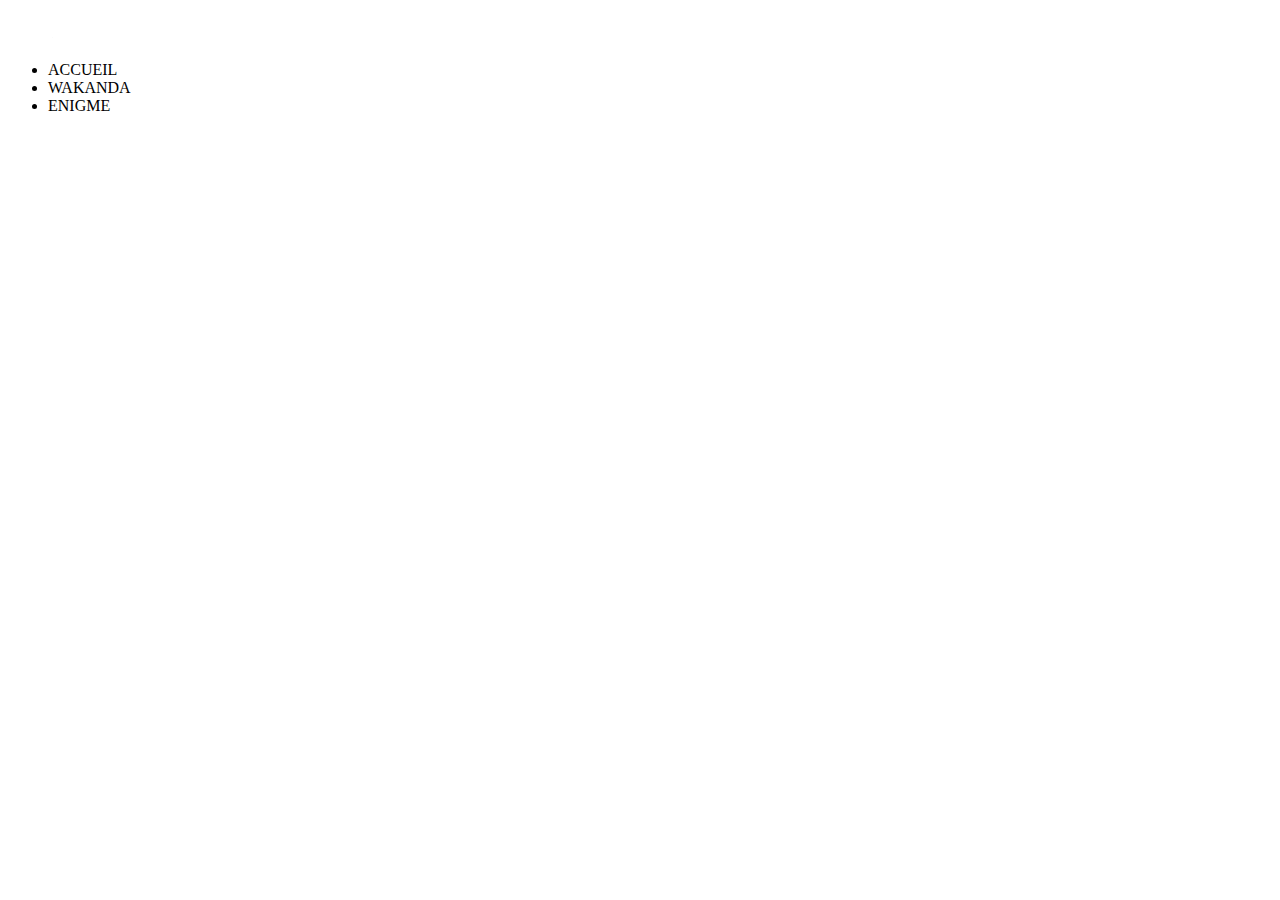
==== enigme.html @ c3c1a32e "structuusration de la page et ajout des assets" ====
<!DOCTYPE html>
<html lang="en">
<head>
    <meta charset="UTF-8">
    <meta name="viewport" content="width=device-width, initial-scale=1.0">
    <title>Document</title>
</head>
<body>
    <header>
        <nav>
            <img src="./assets/Illustrations + Logo/All pages/icon_SAYNA.png" alt="icon_SAYNA">
            <img src="./assets/Illustrations + Logo/All pages/icon_x.png" alt="icon_x">
            <img src="./assets/Illustrations + Logo/All pages/icon_MARVEL.png" alt="icon_MARVEL">
            <ul>
                <li>ACCUEIL</li>
                <li>WAKANDA</li>
                <li>ENIGME</li>
            </ul>
        </nav>
    </header>
    <main>
        <section>
            <div class="container">
            </div>
        </section>
    </main>
    <footer></footer>
</body>
</html>
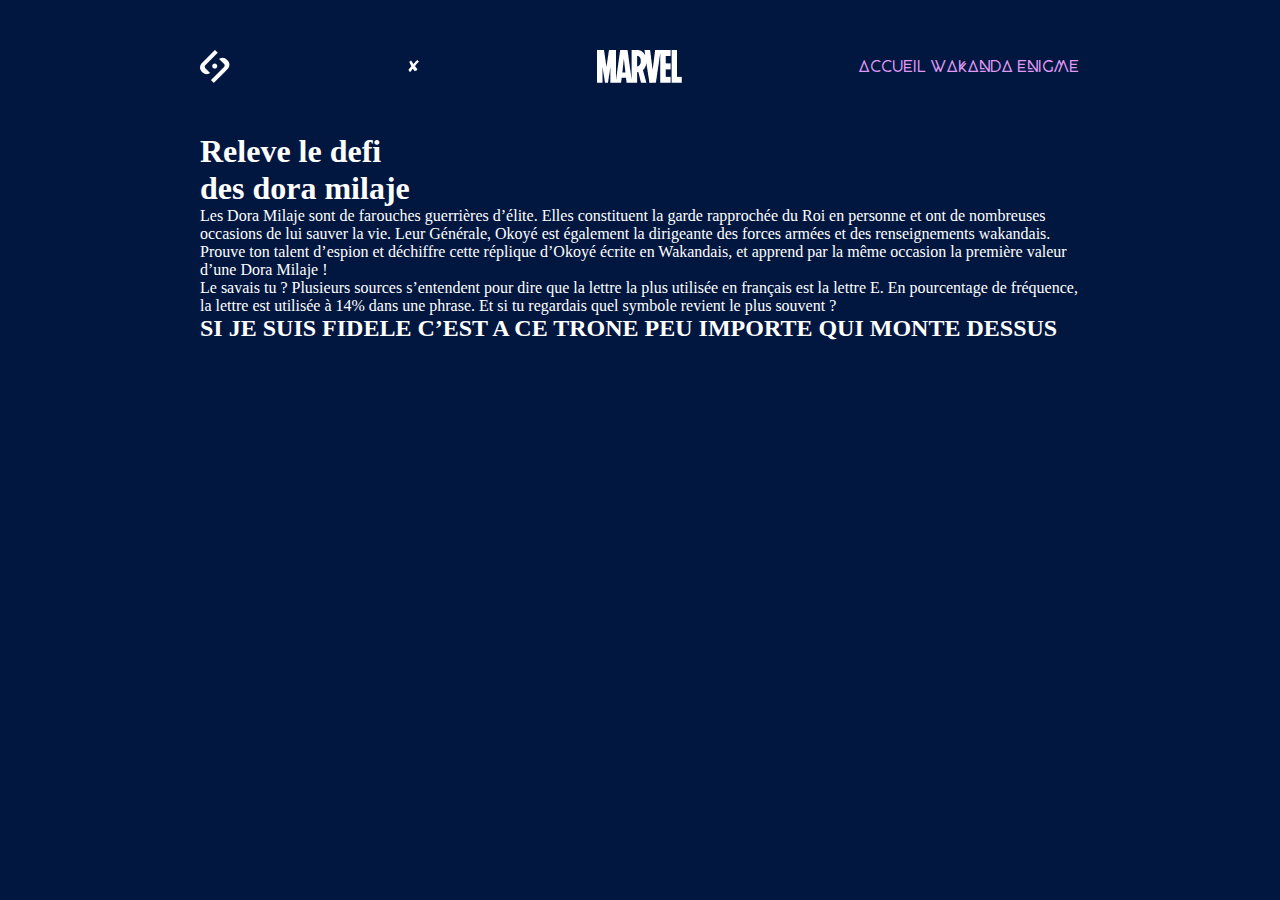
==== commit e5410ca0: "ajustement et ajout du style" ====
--- a/enigme.html
+++ b/enigme.html
@@ -3,7 +3,8 @@
 <head>
     <meta charset="UTF-8">
     <meta name="viewport" content="width=device-width, initial-scale=1.0">
-    <title>Document</title>
+    <link rel="stylesheet" href="./assets/css/style.css">
+    <title>Enigme</title>
 </head>
 <body>
     <header>
@@ -21,6 +22,24 @@
     <main>
         <section>
             <div class="container">
+                <h1>Releve le defi</h1>
+                <h1>des dora milaje</h1>
+                <p>Les Dora Milaje sont de farouches guerrières d’élite. Elles constituent la garde
+                    rapprochée du Roi en personne et ont de nombreuses occasions de lui sauver la
+                    vie. Leur Générale, Okoyé est également la dirigeante des forces armées et des
+                    renseignements wakandais.
+                    
+                    Prouve ton talent d’espion et déchiffre cette réplique d’Okoyé écrite en Wakandais,
+                    et apprend par la même occasion la première valeur d’une Dora Milaje !
+                </p>
+                <p>Le savais tu ? 
+                    Plusieurs sources s’entendent pour dire que la lettre la plus utilisée en français est
+                    la lettre E. En pourcentage de fréquence, la lettre est utilisée à 14% dans une
+                    phrase. Et si tu regardais quel symbole revient le plus souvent ? 
+                </p>
+                <h2> SI JE SUIS FIDELE C’EST A CE TRONE
+                    PEU IMPORTE QUI MONTE DESSUS 
+                </h2>
             </div>
         </section>
     </main>
--- a/assets/css/style.css
+++ b/assets/css/style.css
@@ -0,0 +1,206 @@
+
+@font-face {
+    font-family: 'panthera';
+    src: url(../font/panthera.otf);
+}
+@font-face{
+    font-family: 'wakanda forever';
+    src: url(../font/WakandaForever-Regular.ttf);
+}
+@font-face{
+    font-family: 'cantarell';
+    src: url(../font/Cantarell-Regular.otf);
+}
+@font-face{
+    font-family: beyno;
+    src: url(../font/BEYNO/BEYNO.otf);
+}
+:root{
+    --blue-color--: #07338c;
+    --purple-color--: #3d2da6;
+    --blue-night-color--: #021740;
+    --grey-color--: #9E91B7;
+    --pink-color--: #DF99F2;
+}
+
+*{
+    margin: 0px;
+    padding: 0px;
+    box-sizing: border-box;
+}
+body{
+    background-image: url(../Illustrations/Allpages/arrière_plan.png) ;
+    background-repeat: no-repeat;
+    background-position: center;
+    color: white;
+    padding-top: 50px;
+    padding-bottom: 50px;
+    padding-left: 200px;
+    padding-right: 200px;
+    background-color: #021740;
+
+}
+nav {
+    display:flex;
+    align-items: center;
+    justify-content: space-between;
+    padding-bottom: 50px;
+
+}
+nav li{
+    display: inline;
+    font-family: 'beyno';
+    color: #DF99F2;
+}
+nav a {
+    display: inline-block;
+    text-align: center;
+    padding-right: 80px;
+}
+
+.description{
+    font-family: 'cantarell';
+}
+/*design de la partie forever*/
+#forever {
+    display: block;
+    padding-bottom: 50px;
+}
+#forever h1{
+    font-size: 68px;
+    font-family: 'panthera';
+}
+#forever h2{
+    font-family: 'beyno';
+    font-size: 32px;
+    margin-top: 20px;
+}
+#forever .container .part-one{
+    padding-top: 130px;
+}
+#forever .container .part-one p {
+    text-align: left;
+    display: flex;
+    width: 40%;
+    margin-top: 50px;
+    font-family: 'cantarell';
+    font-size: 16px;
+}
+.image-forever{
+    float: right;
+    width: 57%;
+    height: auto;
+    margin-left: 1px;
+}
+/*design de la partie slider-image*/
+.slider {
+    display: flex;
+    width: 100%;
+    margin: 40px;
+    background-size: 50%;
+    margin: 20px;
+    padding-left: 50px;
+}
+.slider-image{
+    width: 100%;
+    height: 100%;
+    background-color: #07338c;
+    margin-left: 50px;
+
+}
+.slider-image-2{
+    padding-top: 50px;
+    width: 100%;
+    height: 100%;
+}
+.slider-content{
+    padding-top: 50px;
+    padding-left: 50px;
+    padding-right: 50px;
+    background-color:#021740;
+    margin-top: 50px;
+    margin-bottom: 50px;
+    width: 40%;
+
+}
+
+.titre{
+    padding-bottom: 25px;
+    padding-top: 25px;
+}
+.description{
+    width: 60%;
+    text-align: justify;
+    font-size: 16px;
+}
+#prince, .titre{
+    font-family: beyno;
+}
+/*design de la partie t'challa*/
+.image-challa{
+
+    position: relative;
+}
+
+/* page wakanda*/
+/*design de la section wakanda forever*/
+#wakanda-forever{
+    background-image: url(../Illustrations/Wakanda/Pantherwakanda1.png);
+    background-repeat: no-repeat;
+    background-size: 100%;
+    background-position: 30% 10px;
+    height: 1000px;
+    width: 110%;
+    margin-left: -100px;
+    padding-left: 100px;
+    margin-bottom: -150px;
+}
+#wakanda-forever .titre{
+    font-family: 'beyno';
+    font-size: 32px;
+}
+#wakanda-forever h2{
+    font-family: 'wakanda forever';
+}
+#wakanda-forever p{
+    width: 30%;
+    text-align: left;
+    margin-top: 50px;
+    font-family: 'cantarell';
+    font-size: 16px;
+}
+#wakanda-forever .container{
+    display: flex;
+    flex-direction: column;
+    padding-top: 300px;
+    padding-left: 150px;
+    margin-top: -100px;
+
+}
+#parents{
+    display: flex;
+    justify-content: space-around;
+    padding-top: 100px;
+    background-image:url(../Illustrations/Wakanda/Pantherwakanda2.png);
+    background-repeat: no-repeat;
+    background-color: #02174039;
+    background-size: contain;
+    margin-top: 50px;
+    
+}
+#child-1{
+    width: 100%;
+    justify-content: space-around;
+    margin-left: 100px;
+}
+#child-2{
+    width: 110%;
+}
+.youtube{
+    background-color: #07338c;
+    width: 60%;
+    padding: 50px;
+    margin-top: 20px;
+    margin-bottom: 20px;
+    color: white;
+}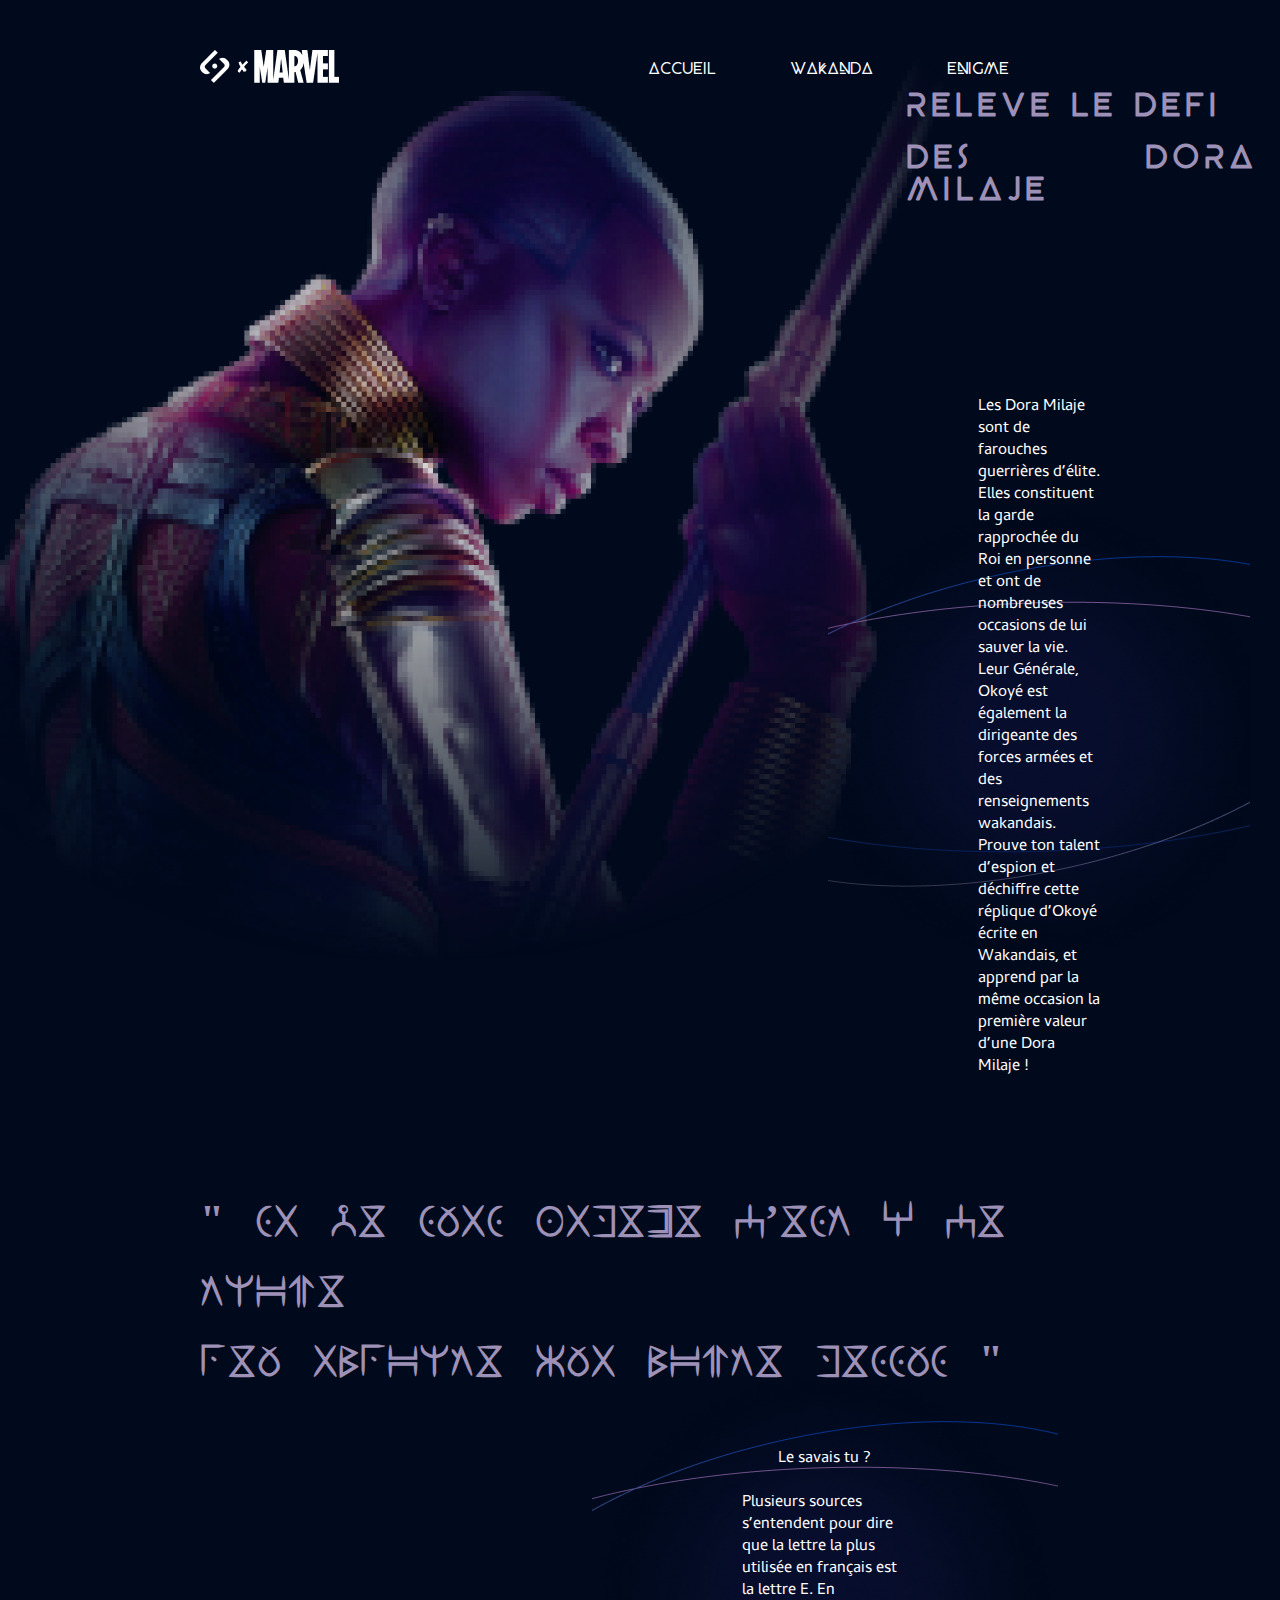
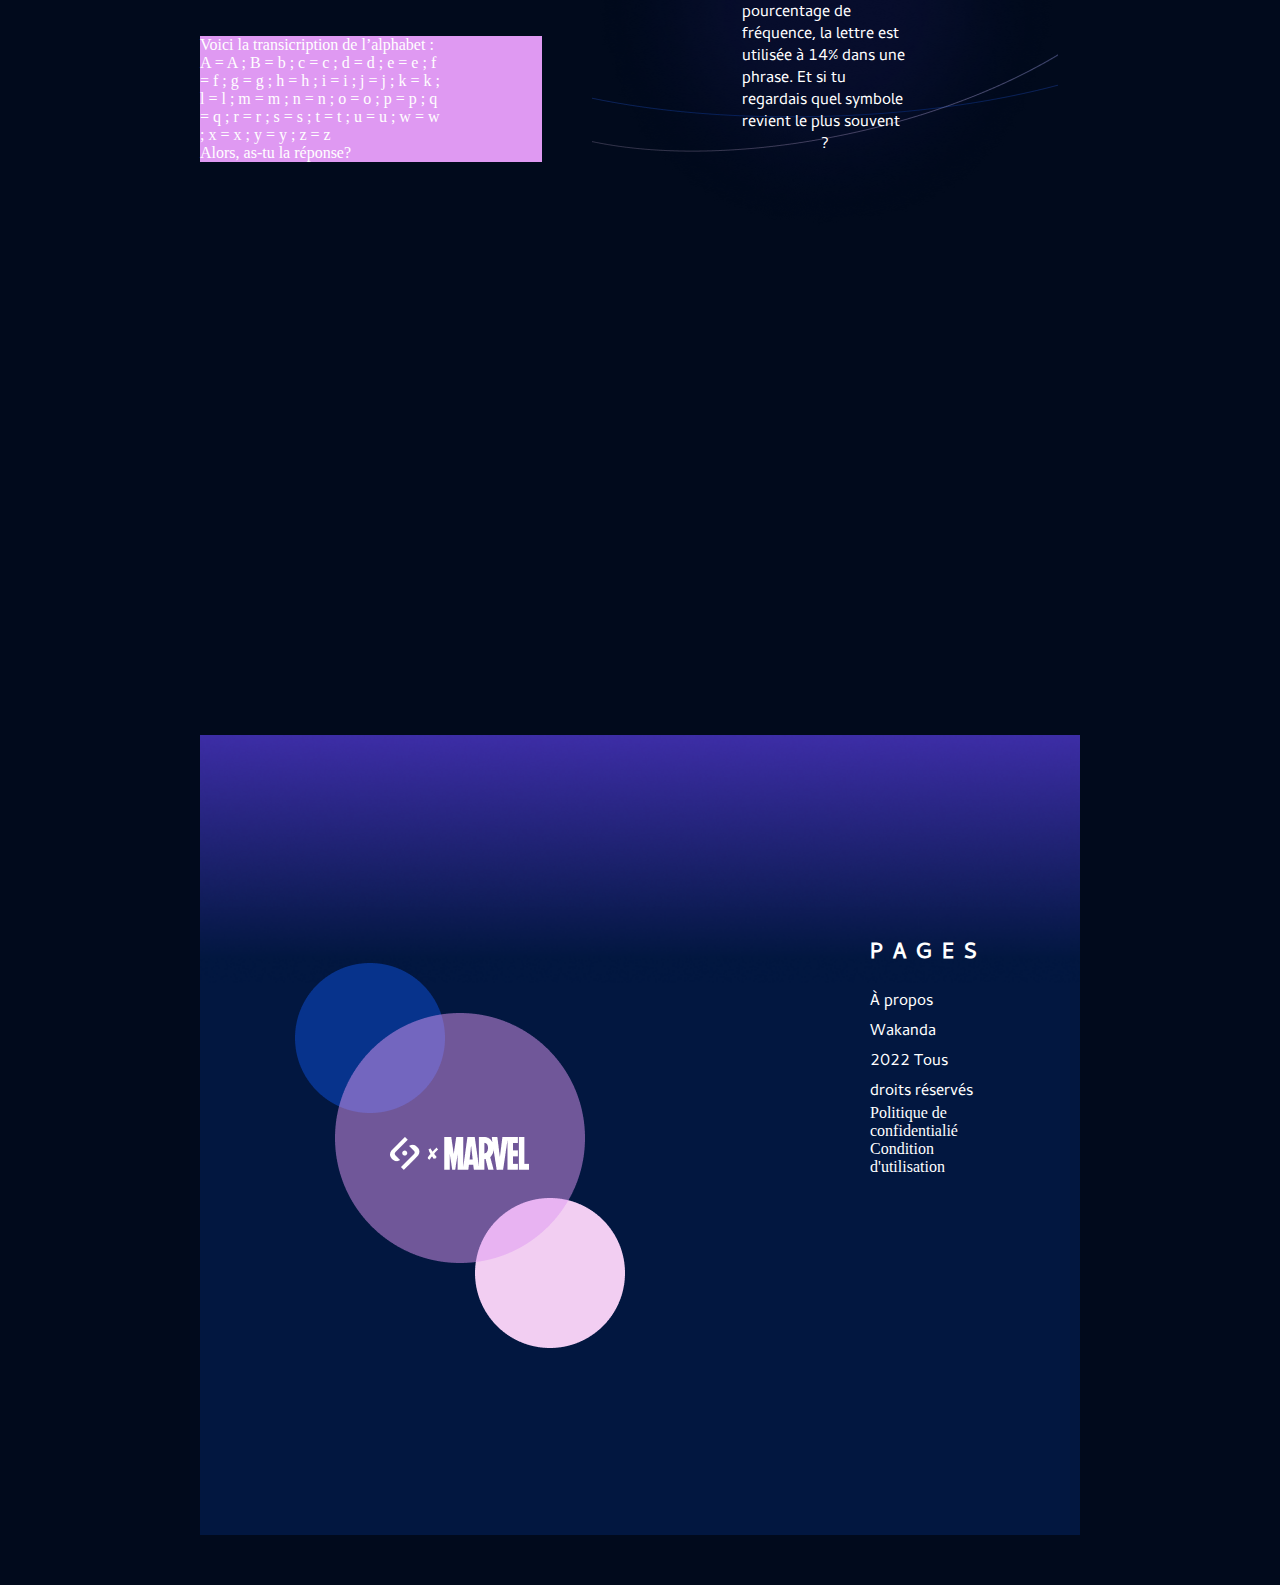
==== commit 01864109: "style css" ====
--- a/enigme.html
+++ b/enigme.html
@@ -8,41 +8,94 @@
 </head>
 <body>
     <header>
-        <nav>
-            <img src="./assets/Illustrations + Logo/All pages/icon_SAYNA.png" alt="icon_SAYNA">
-            <img src="./assets/Illustrations + Logo/All pages/icon_x.png" alt="icon_x">
-            <img src="./assets/Illustrations + Logo/All pages/icon_MARVEL.png" alt="icon_MARVEL">
+        <nav class="container">
+            <a href="#"><img src="./assets/Illustrations/Allpages/footer2.png" alt="icon_SAYNA"></a>
             <ul>
-                <li>ACCUEIL</li>
-                <li>WAKANDA</li>
-                <li>ENIGME</li>
+                <li><a href="#">ACCUEIL</a></li>
+                <li><a href="#">WAKANDA</a></li>
+                <li><a href="#">ENIGME</a></li>
             </ul>
         </nav>
     </header>
     <main>
-        <section>
-            <div class="container">
-                <h1>Releve le defi</h1>
-                <h1>des dora milaje</h1>
-                <p>Les Dora Milaje sont de farouches guerrières d’élite. Elles constituent la garde
-                    rapprochée du Roi en personne et ont de nombreuses occasions de lui sauver la
-                    vie. Leur Générale, Okoyé est également la dirigeante des forces armées et des
-                    renseignements wakandais.
-                    
-                    Prouve ton talent d’espion et déchiffre cette réplique d’Okoyé écrite en Wakandais,
-                    et apprend par la même occasion la première valeur d’une Dora Milaje !
-                </p>
-                <p>Le savais tu ? 
-                    Plusieurs sources s’entendent pour dire que la lettre la plus utilisée en français est
-                    la lettre E. En pourcentage de fréquence, la lettre est utilisée à 14% dans une
-                    phrase. Et si tu regardais quel symbole revient le plus souvent ? 
-                </p>
-                <h2> SI JE SUIS FIDELE C’EST A CE TRONE
-                    PEU IMPORTE QUI MONTE DESSUS 
-                </h2>
+        <section id="defi">
+            <div class="wrapp-box">
+                <div class="enigme-image" >
+                    <img src="./assets/Illustrations/Enigme/Pantherenigme1.png" alt="">
+                </div>
+                <div class="contenu-droite">
+                    <div class="titre">
+                        <h2>RELEVE LE DEFI</h2>
+                        <h2>DES DORA MILAJE </h2>
+                    </div>
+                    <p  class="description-enigme">
+                        Les Dora Milaje sont de farouches guerrières d’élite. Elles constituent la garde
+                        rapprochée du Roi en personne et ont de nombreuses occasions de lui sauver la
+                        vie. Leur Générale, Okoyé est également la dirigeante des forces armées et des
+                        renseignements wakandais. <br>
+                        
+                        Prouve ton talent d’espion et déchiffre cette réplique d’Okoyé écrite en Wakandais,
+                        et apprend par la même occasion la première valeur d’une Dora Milaje !
+                    </p>
+                </div>
             </div>
         </section>
+        <section id="transcription">
+            <h2 class="titre-transcription"> " SI JE SUIS FIDELE C’EST A CE TRONE <br>
+                PEU IMPORTE QUI MONTE DESSUS "
+            </h2>
+
+            <div class="wrapp-box1">
+
+                <div class="contenu-gauche">
+
+                    <p>Voici la transicription de l’alphabet :  <br>
+                        A = A ; B = b ; c = c ; d = d ; e = e ; f = f ; g = g ; h = h ; i = i ; j = j ; 
+    
+    k = k ; l = l ; m = m ; n = n ; o = o ; p = p ; q = q ; r = r ; s = s ; t = t ;
+    
+    u = u ; w = w ; x = x ; y = y ; z = z 
+                    </p>
+                    <div class="reponse">
+                        <p> Alors, as-tu la réponse?</p>
+                    </div>
+                </div>
+                <div class="contenu-droite1">
+                    <p class="description-enigme">Le savais tu ? <br>
+                        <br>
+                        Plusieurs sources s’entendent pour dire que la lettre la plus utilisée en français est
+                        la lettre E. En pourcentage de fréquence, la lettre est utilisée à 14% dans une
+                        phrase. Et si tu regardais quel symbole revient le plus souvent ? 
+                    </p>
+                </div>
+            </div>
+        </section>
+
     </main>
-    <footer></footer>
+    <footer>
+        <div class="container">
+            <div class="sayna-marvel">
+                <img src="./assets/Illustrations/Allpages/footer2.png" alt="">
+            </div>
+            <div class="about">
+                <h3 class="footer-h3">PAGES</h3>
+                <p>À propos</p>
+                <p>Wakanda</p>
+                <p class="droit">2022 Tous droits réservés</p>
+                <ul>
+                    <li>Politique de confidentialié</li>
+                    <li>Condition d'utilisation</li>
+                </ul>
+ 
+            </div>
+            <div class="social-footer">
+                <h3 class="footer-h3">RETROUVEZ NOUS</h3>
+                <img class="social-footer-image" src="./assets/Illustrations/Allpages/footer3.png" alt="">
+                <img class="social-footer-image" src="./assets/Illustrations/Allpages/footer4.png" alt="">
+                <img class="social-footer-image" src="./assets/Illustrations/Allpages/footer5.png" alt="">
+                <img class="social-footer-image" src="./assets/Illustrations/Allpages/footer6.png" alt="">
+            </div>
+        </div>
+    </footer>
 </body>
 </html>--- a/assets/css/style.css
+++ b/assets/css/style.css
@@ -27,39 +27,56 @@
     margin: 0px;
     padding: 0px;
     box-sizing: border-box;
+
 }
 body{
     background-image: url(../Illustrations/Allpages/arrière_plan.png) ;
     background-repeat: no-repeat;
     background-position: center;
+    background-size: cover;
     color: white;
     padding-top: 50px;
     padding-bottom: 50px;
     padding-left: 200px;
     padding-right: 200px;
-    background-color: #021740;
-
-}
-nav {
-    display:flex;
-    align-items: center;
+    box-sizing: border-box;
+    background-color: #010a1c;
+    box-sizing: border-box;
+
+}
+    /*header*/
+    nav {
+        display:flex;
+        align-items: center;
+        justify-content: space-between;
+        padding-bottom: 50px;
+        color: #c6adad;
+    
+    }
+
+nav li {
+    display: inline;
     justify-content: space-between;
-    padding-bottom: 50px;
-
-}
-nav li{
-    display: inline;
+}
+nav li a{
+    color: #ffffff;
+    text-decoration: none;
     font-family: 'beyno';
-    color: #DF99F2;
-}
-nav a {
-    display: inline-block;
-    text-align: center;
-    padding-right: 80px;
+    padding-right: 70px;
+    
+}
+ul {
+    list-style-type: none;
+}
+
+nav :hover{
+    color: var(--pink-color--);
+    text-decoration: underline;
 }
 
 .description{
     font-family: 'cantarell';
+    color: aqua;
 }
 /*design de la partie forever*/
 #forever {
@@ -69,11 +86,13 @@
 #forever h1{
     font-size: 68px;
     font-family: 'panthera';
-}
-#forever h2{
+    color: #9E91B7;
+}
+#forever h2, #defi h2{
     font-family: 'beyno';
     font-size: 32px;
     margin-top: 20px;
+    color: #9E91B7;
 }
 #forever .container .part-one{
     padding-top: 130px;
@@ -81,9 +100,10 @@
 #forever .container .part-one p {
     text-align: left;
     display: flex;
-    width: 40%;
+    width: 30%;
     margin-top: 50px;
     font-family: 'cantarell';
+    font-style: 'regular';
     font-size: 16px;
 }
 .image-forever{
@@ -97,7 +117,7 @@
     display: flex;
     width: 100%;
     margin: 40px;
-    background-size: 50%;
+    background-size: 100%;
     margin: 20px;
     padding-left: 50px;
 }
@@ -114,32 +134,233 @@
     height: 100%;
 }
 .slider-content{
-    padding-top: 50px;
     padding-left: 50px;
     padding-right: 50px;
     background-color:#021740;
     margin-top: 50px;
     margin-bottom: 50px;
-    width: 40%;
+    width: 100%;
+    font-family: 'cantarell';
+    font-size: 16px;
+    text-align: justify;
+
 
 }
 
 .titre{
-    padding-bottom: 25px;
-    padding-top: 25px;
+    padding-bottom: 35px;
+    padding-top: 35px;
+    color: #9E91B7;
+    
 }
 .description{
-    width: 60%;
+    width: 55%;
     text-align: justify;
-    font-size: 16px;
+    font-size: 14px;
+    color:  #ffffff;
 }
 #prince, .titre{
     font-family: beyno;
 }
-/*design de la partie t'challa*/
-.image-challa{
-
+/*design de la partie t'challa droite*/
+.challa-card{
+
+    position: absolute;
+    right: 200px;
+    text-align: justify;
+    top: 1450px;
+}
+
+
+
+
+
+
+.challa-card .btn input{
+    text-decoration: none;
+
+}
+.challa-card ul li{
+    text-decoration: none;
+}
+.challa-card .challa-image{
+    position: absolute;
+    left: 40px;
+
+
+}
+.challa-description{
+    background-color: white;
+    padding-top: 600px;
+    margin-top: 250px;
+    border-radius: 8px;
+    color: black;
+    width: 480px;
+    
+}
+
+
+.challa-description .challa-titre{
+    padding-left: 200px;
+    padding-right: 200px;
+    margin-top: -280px;
+    margin-bottom: 20px;
+    font-family: 'cantarell';
+    font-size: 32px;
+    font-weight: 32px;
+}
+
+.btn-group{
+    margin-left: 50px;
+    margin-right: 50px;
+}
+.btn{
+    text-decoration: none;
+}
+.challa-description .btn{
+    padding: 8px;
+    margin-left: 15px;
+    margin-bottom: 50px;
+    border: #021740 1px solid;
+    border-radius: 5px;
+    list-style: none;
+    background-color: #3d2da6;
+    font-family:'cantarell';
+    font-size: 16px;
+    color: #9E91B7;
+    width: 100%;
+}
+.challa-description .biographie{
+    margin-left: 50px;
+    margin-top: 25px;
+    font-family: 'cantarell';
+    font-size: 14px;
+    padding-bottom: 10px;
+    line-height: 25px;
+
+}
+.challa-description .biographie ul li{
+    list-style: none;
+    text-align: justify;
+}
+/*image sur le coté droite*/
+.image-right{
+    position: absolute;
+    right: 200px;
+    top: 2350px;
+}
+
+/*design de la partie contact*/
+#contact{
+    width: 100%;
+    height: 100%;
+    background-image:url(../Illustrations/Accueil/Pantherhome7.png);
+    background-position: center;
+    margin-bottom: 100px;
+    padding-bottom: 500px;
+}
+
+#contact .wrap{
+    width: 1000px;
+    background-color: rgba(255, 255, 255, 0.268);
+    background-repeat: no-repeat;
+    display: flex;
+    justify-content:center;
+    height: 700px;
+    padding-top: 150px;
+    font-size: 36px;
     position: relative;
+    right: -350px;
+    top: 230px;
+    border-radius: 200px;
+}
+
+
+#contact h2{
+    margin-bottom: 60px;
+    font-size: 36px;
+    font-family: 'cantarell';
+}
+
+#contact h2{
+    color: var(--blue-night-color--);
+    position: absolute;
+    right: 350px;
+    top: 80px;
+}
+#contact p{
+    font-family: 'cantarell';
+    color: var(--blue-night-color--);
+    position: absolute;
+    right: 350px;
+    top: 50px;
+    font-size: 14px;
+}
+
+#contact .input-box{
+    font-family: 'panthera';
+    margin-top: 20px;
+    width: 100%;
+    height: 50px;
+}
+#contact .input-box input{
+    width: 520px;
+    height: 56px;
+    border: none;
+    border:   var(--blue-night-color--) 1px solid;
+    border-radius: 30px;
+    background-color: transparent;
+    padding-left: 10px;
+    font-size: 16px;
+    color: white;
+}
+
+#contact .textarea input{
+    width: 520px;
+    height: 190px;
+    border: none;
+    border:   var(--blue-night-color--) 1px solid;
+    border-radius: 30px;
+    background-color: transparent;
+    padding-left: 10px;
+    font-size: 16px;
+    color: white
+}
+
+#contact .textarea{
+    font-family: 'cantarell';
+    margin-top: 40px;
+    width: 100%;
+    height: 150px;
+    
+}
+
+#contact .input-box input::placeholder {
+    color: var(--blue-night-color--);
+}
+#contact .textarea input::placeholder{
+    color: var(--blue-night-color--);
+}
+
+
+#contact .submit-box input{
+    width: 100%;
+    height: 50px;
+    background-color: white;
+    border: none;
+    outline: none;
+    padding-top: 10px;
+    padding-bottom: 10px;
+    padding-left: 25px;
+    padding-right: 25px;    
+    padding-bottom: 10px;
+    padding-left: 25px;
+    padding-right: 25px;
+    margin-top: 70px;
+    border-radius: 40px;
+    cursor: pointer;
+    font-family: 'cantarell';
+
 }
 
 /* page wakanda*/
@@ -197,10 +418,152 @@
     width: 110%;
 }
 .youtube{
-    background-color: #07338c;
+    background-color: #3d2da6;
     width: 60%;
     padding: 50px;
     margin-top: 20px;
     margin-bottom: 20px;
     color: white;
+}
+
+/*design de la section enigme*/
+#defi{
+    margin-bottom: -250px;
+}
+
+#defi .enigme-image{
+    width: 10%;
+    position: relative;
+    right: 600px;
+    top: -350px;
+}
+#defi .wrapp-box{
+    display: flex;
+    justify-content: center;
+    align-items: center;
+    text-align: justify;
+}    
+#defi .wrapp-box .contenu-droite{
+    width: 40%;
+    position: relative;
+    left: 400px;
+    top: -100px;
+}
+.description-enigme{
+    width: 120%;
+    text-align: left;
+    position: relative;
+    right: 80px;
+    top: -100px;
+    font-family: 'cantarell';
+    font-style: 'regular';
+    font-size: 16px;
+    padding: 150px;
+    background-image: url(../Illustrations/Enigme/Pantherenigme2.png);
+    background-repeat: no-repeat;
+    background-position: center;
+
+}
+#defi .titre{
+    text-align: justify;
+    font-size: 36px;
+    font-style: 'regular';
+    margin-bottom: 100px;
+    letter-spacing: 5px;
+
+}
+.titre-transcription{
+    padding-top: 10px;
+    font-family: 'wakanda forever';
+    font-style: 'regular';
+    font-size: 43px;
+    word-spacing: 20px;
+    color: #9E91B7;
+    line-height: 70px;
+}
+
+#transcription .wrapp-box1{
+    display: flex;
+    justify-content: center;
+    align-items: center;
+}
+#transcription .contenu-gauche{
+    margin-right: 50px;
+    padding-right: 100px;
+    background-color: #DF99F2;
+}
+#transcription .contenu-droite1{
+    margin-left: 20px;
+    margin-right: 20px;
+    padding-left: 60px;
+    text-align-last: center;
+    width: 90%;
+}
+#transcription .contenu-gauche .titre-transcription{
+    padding-bottom: 10px;
+    
+}
+/*section  transcription*/
+#transcription {
+    width: 100%;
+    height: 1000px;
+}
+
+/*design de la partie footer*/
+footer{
+    margin-top: 160px;
+    width: 100%;
+    height: 800px;
+    background-image: url(../Illustrations/Allpages/back_footer.png);
+    background-repeat: no-repeat;
+    background-size: cover;
+    background-color: aqua;
+}
+
+footer .social-footer-image{
+    margin: 12px;
+}
+ footer ul li{
+    list-style: none;
+ }
+ footer .footer-h3{
+    font-family: 'cantarell';
+    margin-bottom: 20px;
+    font-size: 22px;
+    letter-spacing: 10px;
+ }
+ footer p{
+    font-family: 'cantarell';
+    line-height: 30px;
+    font-style: regular;
+ }
+ 
+footer .container{
+    display: flex;
+    align-items: center;
+    justify-content: space-between;
+    padding: 50px;
+}
+footer .sayna-marvel{
+    padding-left: 140px;
+    padding-right: 140px;
+    padding-top: 200px;
+    padding-bottom: 200px;
+    background-image: url(../Illustrations/Allpages/footer1.png);
+    background-repeat: no-repeat;
+    background-position: center;
+    position: relative;
+    bottom: -100px;
+}
+footer .about{
+    padding: 150px;
+    margin-left: 50px;
+    margin-right: 50px;
+}
+footer .social-footer{
+    padding-top: 90px;
+    padding-left: 150px;
+    padding-bottom: 150px;
+    position: relative;
+    border-bottom: 500px;
 }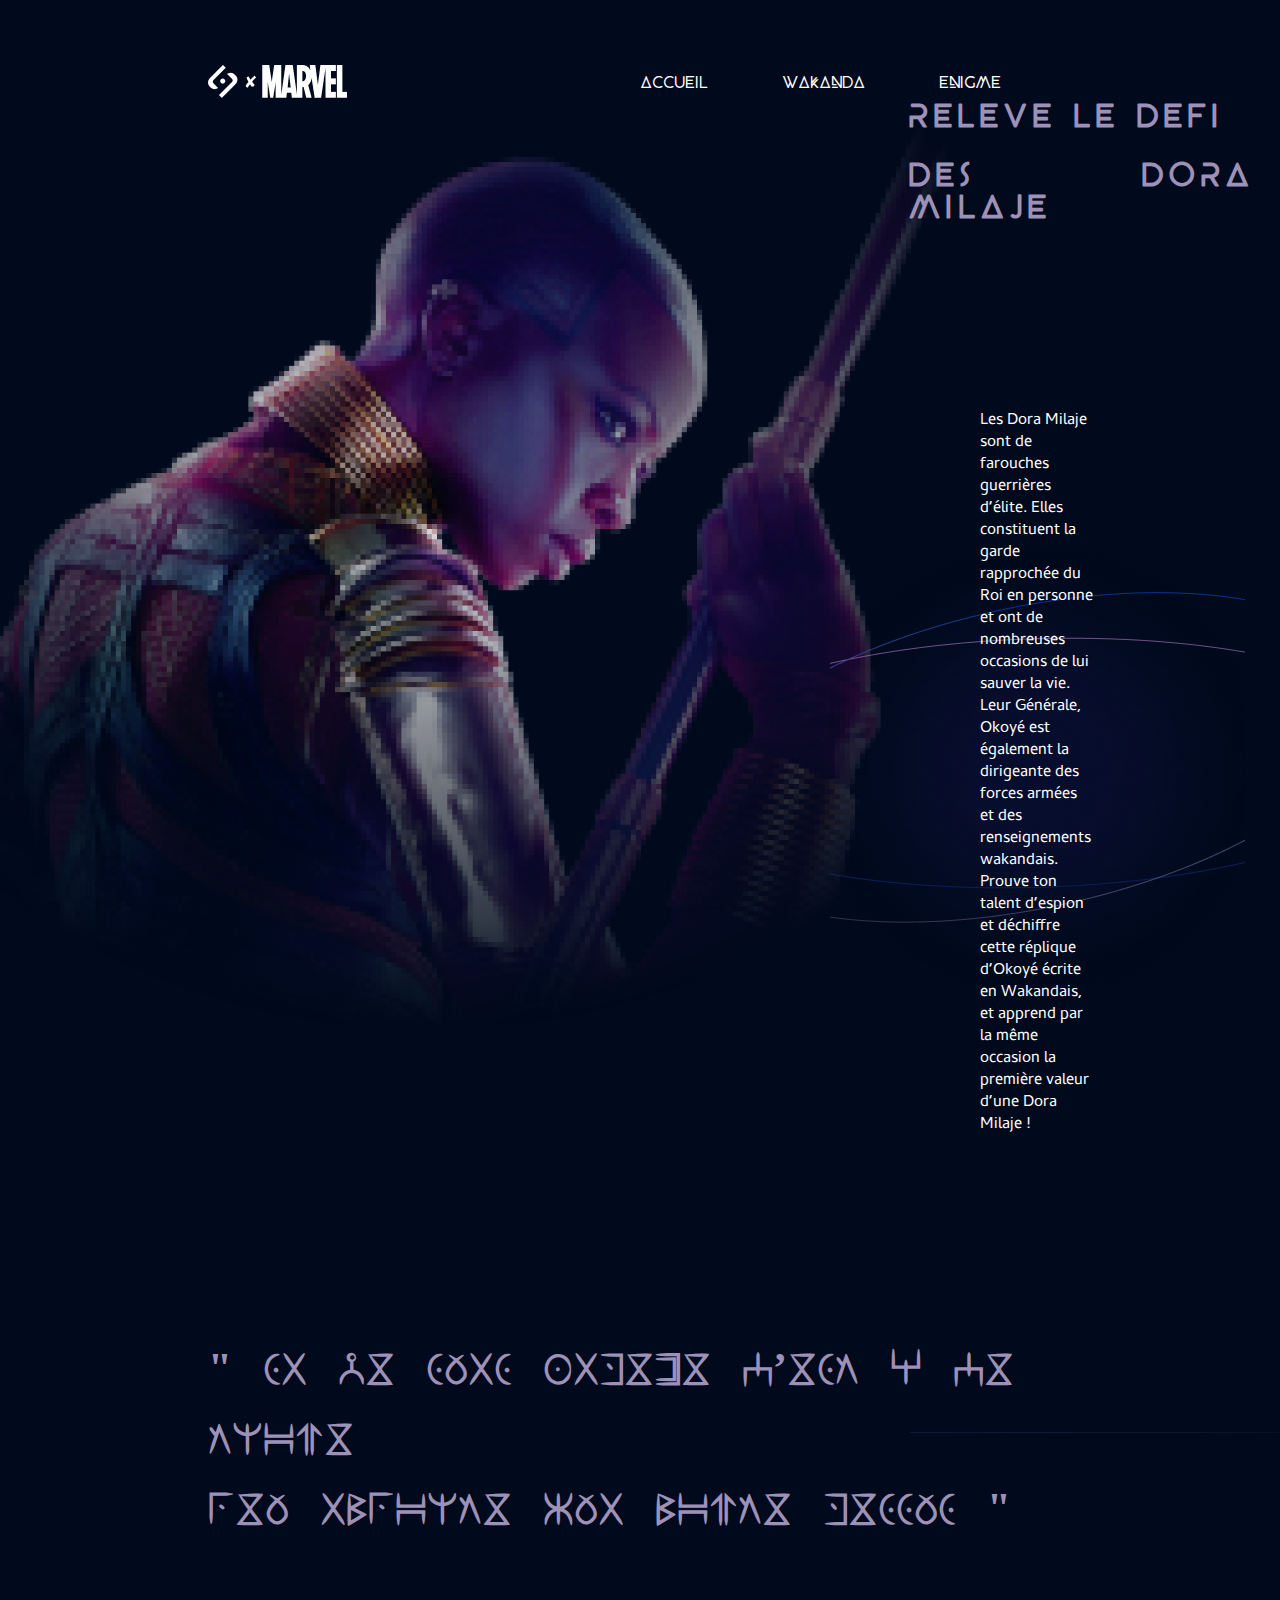
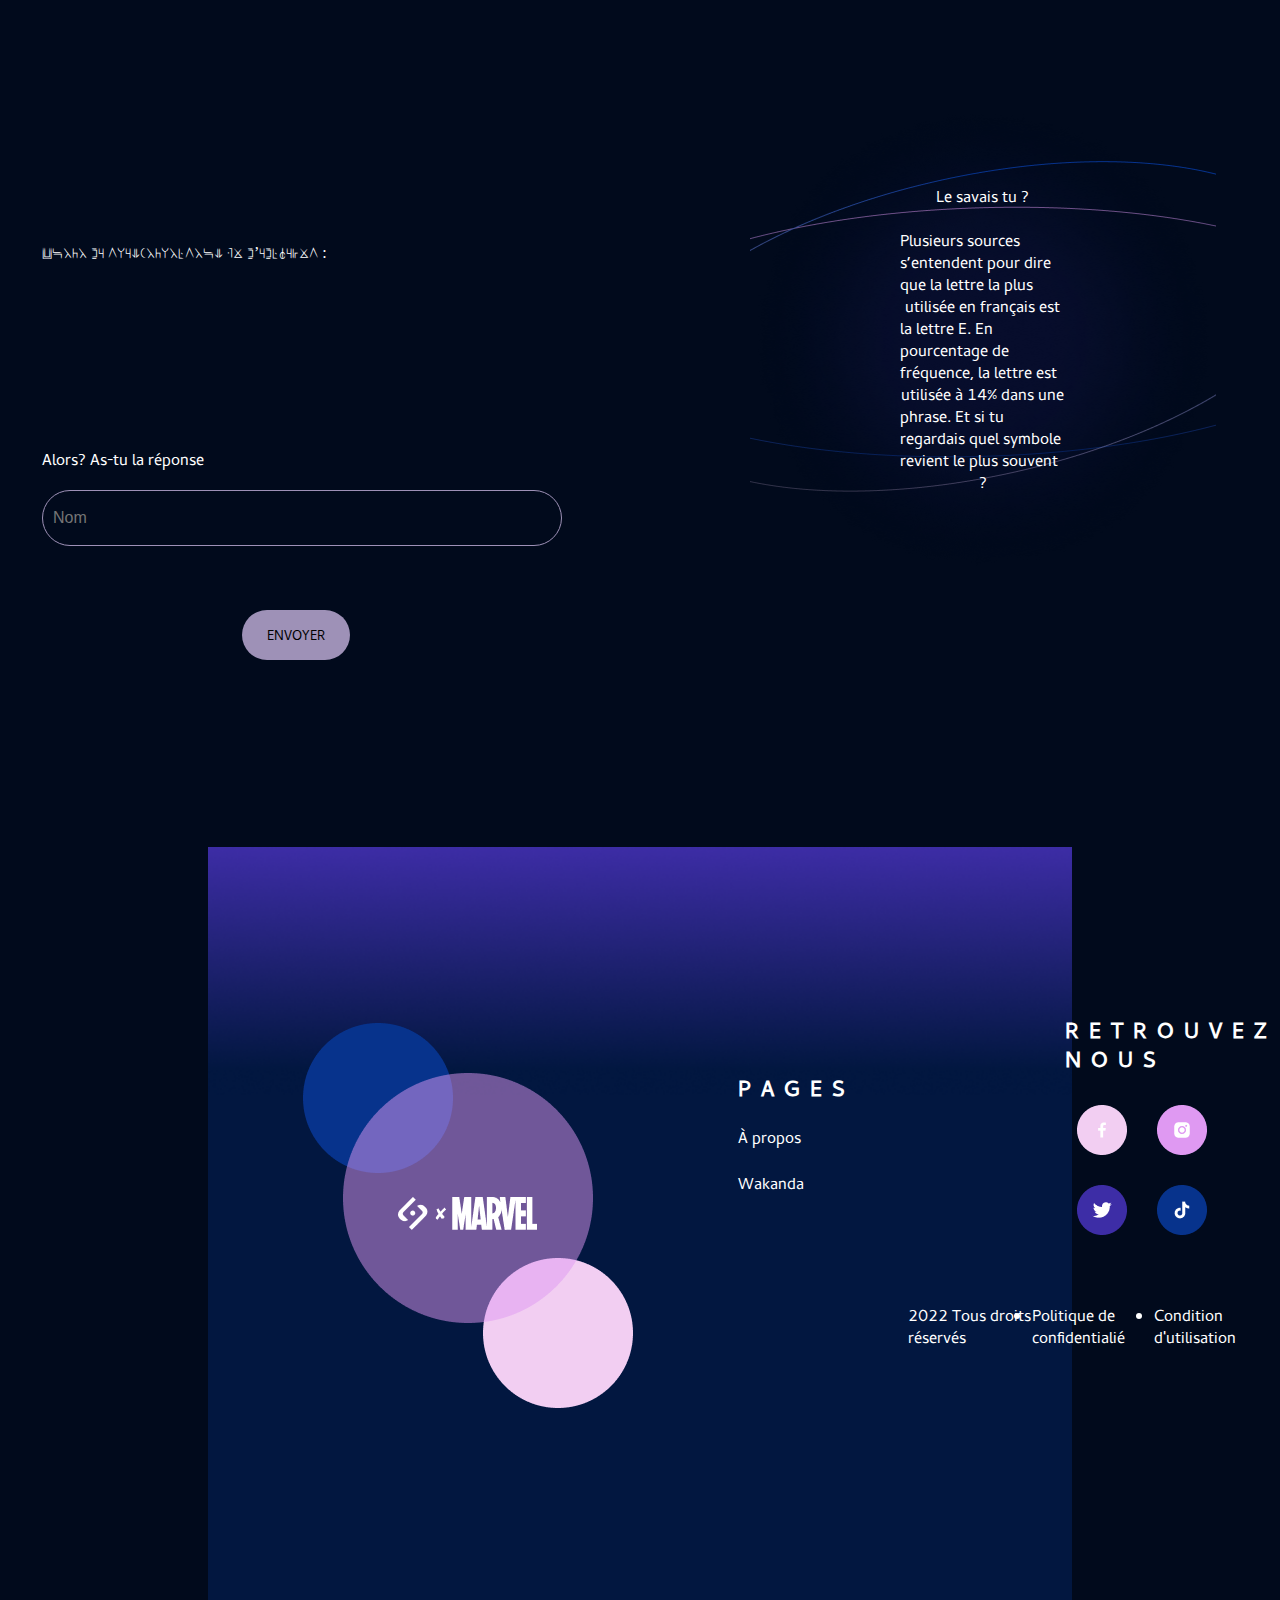
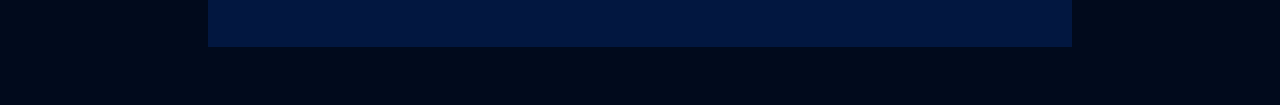
==== commit ac5ef180: "review" ====
--- a/enigme.html
+++ b/enigme.html
@@ -37,6 +37,7 @@
                         Prouve ton talent d’espion et déchiffre cette réplique d’Okoyé écrite en Wakandais,
                         et apprend par la même occasion la première valeur d’une Dora Milaje !
                     </p>
+                    <img width="130%" src="./assets/Illustrations/Enigme/Pantherenigme3.png" alt="">
                 </div>
             </div>
         </section>
@@ -47,24 +48,42 @@
 
             <div class="wrapp-box1">
 
-                <div class="contenu-gauche">
+                <div class="contenu-gauche"`>
 
-                    <p>Voici la transicription de l’alphabet :  <br>
-                        A = A ; B = b ; c = c ; d = d ; e = e ; f = f ; g = g ; h = h ; i = i ; j = j ; 
-    
-    k = k ; l = l ; m = m ; n = n ; o = o ; p = p ; q = q ; r = r ; s = s ; t = t ;
-    
-    u = u ; w = w ; x = x ; y = y ; z = z 
-                    </p>
-                    <div class="reponse">
-                        <p> Alors, as-tu la réponse?</p>
+                    <div class="enigme-transcription">
+                        <p class="p1">Voici la transicription de l’alphabet :  <br></p>
+                        <p class="p2">
+                            <ol>
+                                <ul>
+                                    <li></li>
+                                </ul>
+                            </ol>
+                            <ol>
+                                <ul>
+                                    <li></li>
+                                </ul>
+                            </ol>
+                        </p>
+                    </div>
+                    <div class="enigme-reponse">
+                        <form action="">
+                            <p>Alors? As-tu la réponse</p>
+                            <div class="enigme-input-box">
+                                <label for="name"></label>
+                                <input type="name" placeholder="Nom">
+                            </div>
+                            <div class="enigme-submit-box">
+                                <input type="submit" value="ENVOYER">
+                            </div>
+                        </form>
                     </div>
                 </div>
+
                 <div class="contenu-droite1">
                     <p class="description-enigme">Le savais tu ? <br>
                         <br>
-                        Plusieurs sources s’entendent pour dire que la lettre la plus utilisée en français est
-                        la lettre E. En pourcentage de fréquence, la lettre est utilisée à 14% dans une
+                        Plusieurs sources s’entendent pour dire que la lettre la plus utilisée en français est <br>
+                        la lettre E. En pourcentage de fréquence, la lettre est utilisée à 14% dans une <br>
                         phrase. Et si tu regardais quel symbole revient le plus souvent ? 
                     </p>
                 </div>
@@ -77,16 +96,12 @@
             <div class="sayna-marvel">
                 <img src="./assets/Illustrations/Allpages/footer2.png" alt="">
             </div>
+
             <div class="about">
                 <h3 class="footer-h3">PAGES</h3>
                 <p>À propos</p>
                 <p>Wakanda</p>
-                <p class="droit">2022 Tous droits réservés</p>
-                <ul>
-                    <li>Politique de confidentialié</li>
-                    <li>Condition d'utilisation</li>
-                </ul>
- 
+
             </div>
             <div class="social-footer">
                 <h3 class="footer-h3">RETROUVEZ NOUS</h3>
@@ -95,6 +110,13 @@
                 <img class="social-footer-image" src="./assets/Illustrations/Allpages/footer5.png" alt="">
                 <img class="social-footer-image" src="./assets/Illustrations/Allpages/footer6.png" alt="">
             </div>
+
+
+        </div>
+        <div class="droit">
+            2022 Tous droits réservés  &nbsp;
+            <li>Politique de confidentialié &nbsp;</li> 
+            <li>Condition d'utilisation</li>
         </div>
     </footer>
 </body>
--- a/assets/css/style.css
+++ b/assets/css/style.css
@@ -24,8 +24,8 @@
 }
 
 *{
-    margin: 0px;
-    padding: 0px;
+    margin: 0p;
+    padding: 0p;
     box-sizing: border-box;
 
 }
@@ -44,8 +44,42 @@
     box-sizing: border-box;
 
 }
-    /*header*/
-    nav {
+/*ba sur le coté haut*/
+.left-bar1{
+    position: absolute;
+    width: 1px;
+	height: 31%;
+	top: 0;
+	bottom: 0;
+	left: 102px;
+	border-right: var(--pink-color--) solid 4px;
+    opacity: 100%;
+}
+
+.left-bar2{
+    position: absolute;
+    width: 1px;
+	height: 51%;
+	top: 0;
+	bottom: 0;
+	left: 80px;
+	border-right: var(--pink-color--) solid 4px;
+    opacity: 100%;
+}
+/*partie scrolling*/
+.haut-scroll{
+    display: flex;
+    flex-direction: column;
+    width: 25px;
+    position: absolute;
+    left: 92px;
+    top: 300px;
+}
+.scroll-social{
+    margin-top: 25px;
+}
+/*header*/
+nav {
         display:flex;
         align-items: center;
         justify-content: space-between;
@@ -76,12 +110,15 @@
 
 .description{
     font-family: 'cantarell';
-    color: aqua;
+    color: #ffffff;
+    text-align: justify;
+
 }
 /*design de la partie forever*/
 #forever {
     display: block;
     padding-bottom: 50px;
+    margin-bottom: 180px;
 }
 #forever h1{
     font-size: 68px;
@@ -98,13 +135,14 @@
     padding-top: 130px;
 }
 #forever .container .part-one p {
-    text-align: left;
+    text-align: justify;
     display: flex;
     width: 30%;
     margin-top: 50px;
     font-family: 'cantarell';
     font-style: 'regular';
     font-size: 16px;
+    letter-spacing: 1px;
 }
 .image-forever{
     float: right;
@@ -116,48 +154,49 @@
 .slider {
     display: flex;
     width: 100%;
-    margin: 40px;
-    background-size: 100%;
-    margin: 20px;
-    padding-left: 50px;
-}
-.slider-image{
-    width: 100%;
     height: 100%;
-    background-color: #07338c;
-    margin-left: 50px;
-
-}
+    margin-top: 200px;
+    margin-left: -50px;
+    background-color:var(--blue-night-color--);
+    padding-left: 450px;
+    padding-bottom: -5px;
+    
+
+}
+.expect-slider{
+    position: absolute;
+    top: 865px;
+}
+
+
 .slider-image-2{
-    padding-top: 50px;
+    padding-top: 0px;
     width: 100%;
     height: 100%;
 }
+
 .slider-content{
-    padding-left: 50px;
-    padding-right: 50px;
-    background-color:#021740;
-    margin-top: 50px;
-    margin-bottom: 50px;
-    width: 100%;
-    font-family: 'cantarell';
-    font-size: 16px;
+    padding: 20px;
+    font-family: 'cantarell';
+    justify-content: center;
     text-align: justify;
-
-
-}
+}
+
+
+
 
 .titre{
-    padding-bottom: 35px;
-    padding-top: 35px;
+    padding-bottom: 25px;
+    padding-top: 25px;
     color: #9E91B7;
     
 }
-.description{
+.description-index{
     width: 55%;
     text-align: justify;
-    font-size: 14px;
+    font-size: 16px;
     color:  #ffffff;
+    font-family: 'cantarell';
 }
 #prince, .titre{
     font-family: beyno;
@@ -192,10 +231,12 @@
 .challa-description{
     background-color: white;
     padding-top: 600px;
+    padding-bottom: 50px;
     margin-top: 250px;
     border-radius: 8px;
     color: black;
     width: 480px;
+    justify-content: center;
     
 }
 
@@ -231,23 +272,24 @@
     width: 100%;
 }
 .challa-description .biographie{
-    margin-left: 50px;
+    margin-left: 25px;
     margin-top: 25px;
     font-family: 'cantarell';
     font-size: 14px;
-    padding-bottom: 10px;
+    padding-bottom: 30px;
     line-height: 25px;
+    justify-content: center;
+    text-align: justify;
 
 }
 .challa-description .biographie ul li{
     list-style: none;
-    text-align: justify;
 }
 /*image sur le coté droite*/
 .image-right{
     position: absolute;
     right: 200px;
-    top: 2350px;
+    top: 2580px;
 }
 
 /*design de la partie contact*/
@@ -262,7 +304,7 @@
 
 #contact .wrap{
     width: 1000px;
-    background-color: rgba(255, 255, 255, 0.268);
+    background-color:  rgba(255, 255, 255, 0.268);
     background-repeat: no-repeat;
     display: flex;
     justify-content:center;
@@ -273,6 +315,7 @@
     right: -350px;
     top: 230px;
     border-radius: 200px;
+    margin-top: 50px;
 }
 
 
@@ -312,7 +355,7 @@
     background-color: transparent;
     padding-left: 10px;
     font-size: 16px;
-    color: white;
+    color:  white;
 }
 
 #contact .textarea input{
@@ -324,7 +367,7 @@
     background-color: transparent;
     padding-left: 10px;
     font-size: 16px;
-    color: white
+    color: white;
 }
 
 #contact .textarea{
@@ -341,12 +384,16 @@
 #contact .textarea input::placeholder{
     color: var(--blue-night-color--);
 }
-
+#contact .submit-box{
+    padding-left: 180px;
+    padding-right: 180px;
+    padding-bottom: 180px;
+}
 
 #contact .submit-box input{
     width: 100%;
     height: 50px;
-    background-color: white;
+    background-color: #ffffff;
     border: none;
     outline: none;
     padding-top: 10px;
@@ -362,6 +409,52 @@
     font-family: 'cantarell';
 
 }
+/*contact enigme*/
+.enigme-reponse {
+    padding-top: 100px;
+    font-family: 'cantarell';
+    font-style: 'regular';
+}
+.enigme-reponse .enigme-input-box{
+    font-family: 'panthera';
+    margin-top: 20px;
+    width: 100%;
+    height: 50px;
+}
+.enigme-reponse .enigme-input-box input{
+    width: 520px;
+    height: 56px;
+    border: none;
+    border:   var(--grey-color--) 1px solid;
+    border-radius: 30px;
+    background-color: transparent;
+    padding-left: 10px;
+    font-size: 16px;
+    color:  white;
+}
+.enigme-submit-box{
+    padding-left: 200px;
+    padding-right: 300px;
+    padding-bottom: 180px;
+}
+.enigme-reponse .enigme-submit-box input{
+    width: 100%;
+    height: 50px;
+    background-color: var(--grey-color--);
+    border: none;
+    outline: none;
+    padding-top: 10px;
+    padding-bottom: 10px;
+    padding-left: 25px;
+    padding-right: 25px;    
+    padding-bottom: 10px;
+    padding-left: 25px;
+    padding-right: 25px;
+    margin-top: 70px;
+    border-radius: 40px;
+    cursor: pointer;
+    font-family: 'cantarell';
+}
 
 /* page wakanda*/
 /*design de la section wakanda forever*/
@@ -406,24 +499,34 @@
     background-repeat: no-repeat;
     background-color: #02174039;
     background-size: contain;
-    margin-top: 50px;
+    margin-top: 10px;
+    margin-right: 100px;
     
 }
 #child-1{
-    width: 100%;
-    justify-content: space-around;
-    margin-left: 100px;
+    justify-content: space-between;
+    margin-left: 10px;
+    margin-right: 10px;
 }
 #child-2{
-    width: 110%;
+    justify-content: center;
+    margin-left: 200px;
+}
+.description{
+    width: 100%;
 }
 .youtube{
     background-color: #3d2da6;
-    width: 60%;
-    padding: 50px;
-    margin-top: 20px;
-    margin-bottom: 20px;
+    width: 100%;
+    height: 280px;
+    padding-top: 50px;
+    padding-left: 80px;
+    padding-top: 70px;
+    margin-top: 100px;
+    margin-bottom: 50px;
     color: white;
+    font-family: 'cantarell';
+    font-style: regular;
 }
 
 /*design de la section enigme*/
@@ -454,7 +557,7 @@
     text-align: left;
     position: relative;
     right: 80px;
-    top: -100px;
+    top: -120px;
     font-family: 'cantarell';
     font-style: 'regular';
     font-size: 16px;
@@ -470,16 +573,23 @@
     font-style: 'regular';
     margin-bottom: 100px;
     letter-spacing: 5px;
-
-}
-.titre-transcription{
+}
+/*section  transcription*/
+#transcription {
+    width: 100%;
+    height: 1000px;
     padding-top: 10px;
+}
+    
+#transcription .titre-transcription{
+    padding-bottom: 100px;
     font-family: 'wakanda forever';
     font-style: 'regular';
     font-size: 43px;
     word-spacing: 20px;
     color: #9E91B7;
     line-height: 70px;
+    
 }
 
 #transcription .wrapp-box1{
@@ -489,8 +599,18 @@
 }
 #transcription .contenu-gauche{
     margin-right: 50px;
-    padding-right: 100px;
-    background-color: #DF99F2;
+    padding-right: 50px;
+}
+#transcription .contenu-gauche .enigme-transcription{
+    padding-top: 50px;
+    padding-right: 50px;
+    padding-bottom: 50px;
+    font-family: 'cantarell';
+}
+#transcription .contenu-gauche .enigme-transcription .p1{
+    font-family: 'wakanda forever';
+    padding-top: 100px;
+    margin-bottom: 20px;
 }
 #transcription .contenu-droite1{
     margin-left: 20px;
@@ -503,11 +623,7 @@
     padding-bottom: 10px;
     
 }
-/*section  transcription*/
-#transcription {
-    width: 100%;
-    height: 1000px;
-}
+
 
 /*design de la partie footer*/
 footer{
@@ -517,7 +633,6 @@
     background-image: url(../Illustrations/Allpages/back_footer.png);
     background-repeat: no-repeat;
     background-size: cover;
-    background-color: aqua;
 }
 
 footer .social-footer-image{
@@ -531,6 +646,8 @@
     margin-bottom: 20px;
     font-size: 22px;
     letter-spacing: 10px;
+    font-size: 22px;
+    letter-spacing: 28%;
  }
  footer p{
     font-family: 'cantarell';
@@ -541,7 +658,7 @@
 footer .container{
     display: flex;
     align-items: center;
-    justify-content: space-between;
+    justify-content: space-evenly;
     padding: 50px;
 }
 footer .sayna-marvel{
@@ -556,14 +673,32 @@
     bottom: -100px;
 }
 footer .about{
-    padding: 150px;
-    margin-left: 50px;
-    margin-right: 50px;
-}
+    padding-top: 60px;
+    margin-right: 100px;
+    height: 250px;
+    padding-left: 60px;
+}
+
 footer .social-footer{
-    padding-top: 90px;
-    padding-left: 150px;
-    padding-bottom: 150px;
+    margin-left: 100px;
+    padding-top: 25px;
+    padding-left: 10px;
+    padding-right: 10px;
+    padding-bottom: 10px;
     position: relative;
     border-bottom: 500px;
-}+    font-size: 22px;
+    letter-spacing: 28%;
+    justify-content: space-evenly;
+}
+
+footer .droit{
+    display: flex;
+    position: relative;
+    width: 100%;
+    justify-content: space-around;
+    bottom: 80px;
+    width: 40%;
+    font-family: 'cantarell';
+    left: 700px;
+}
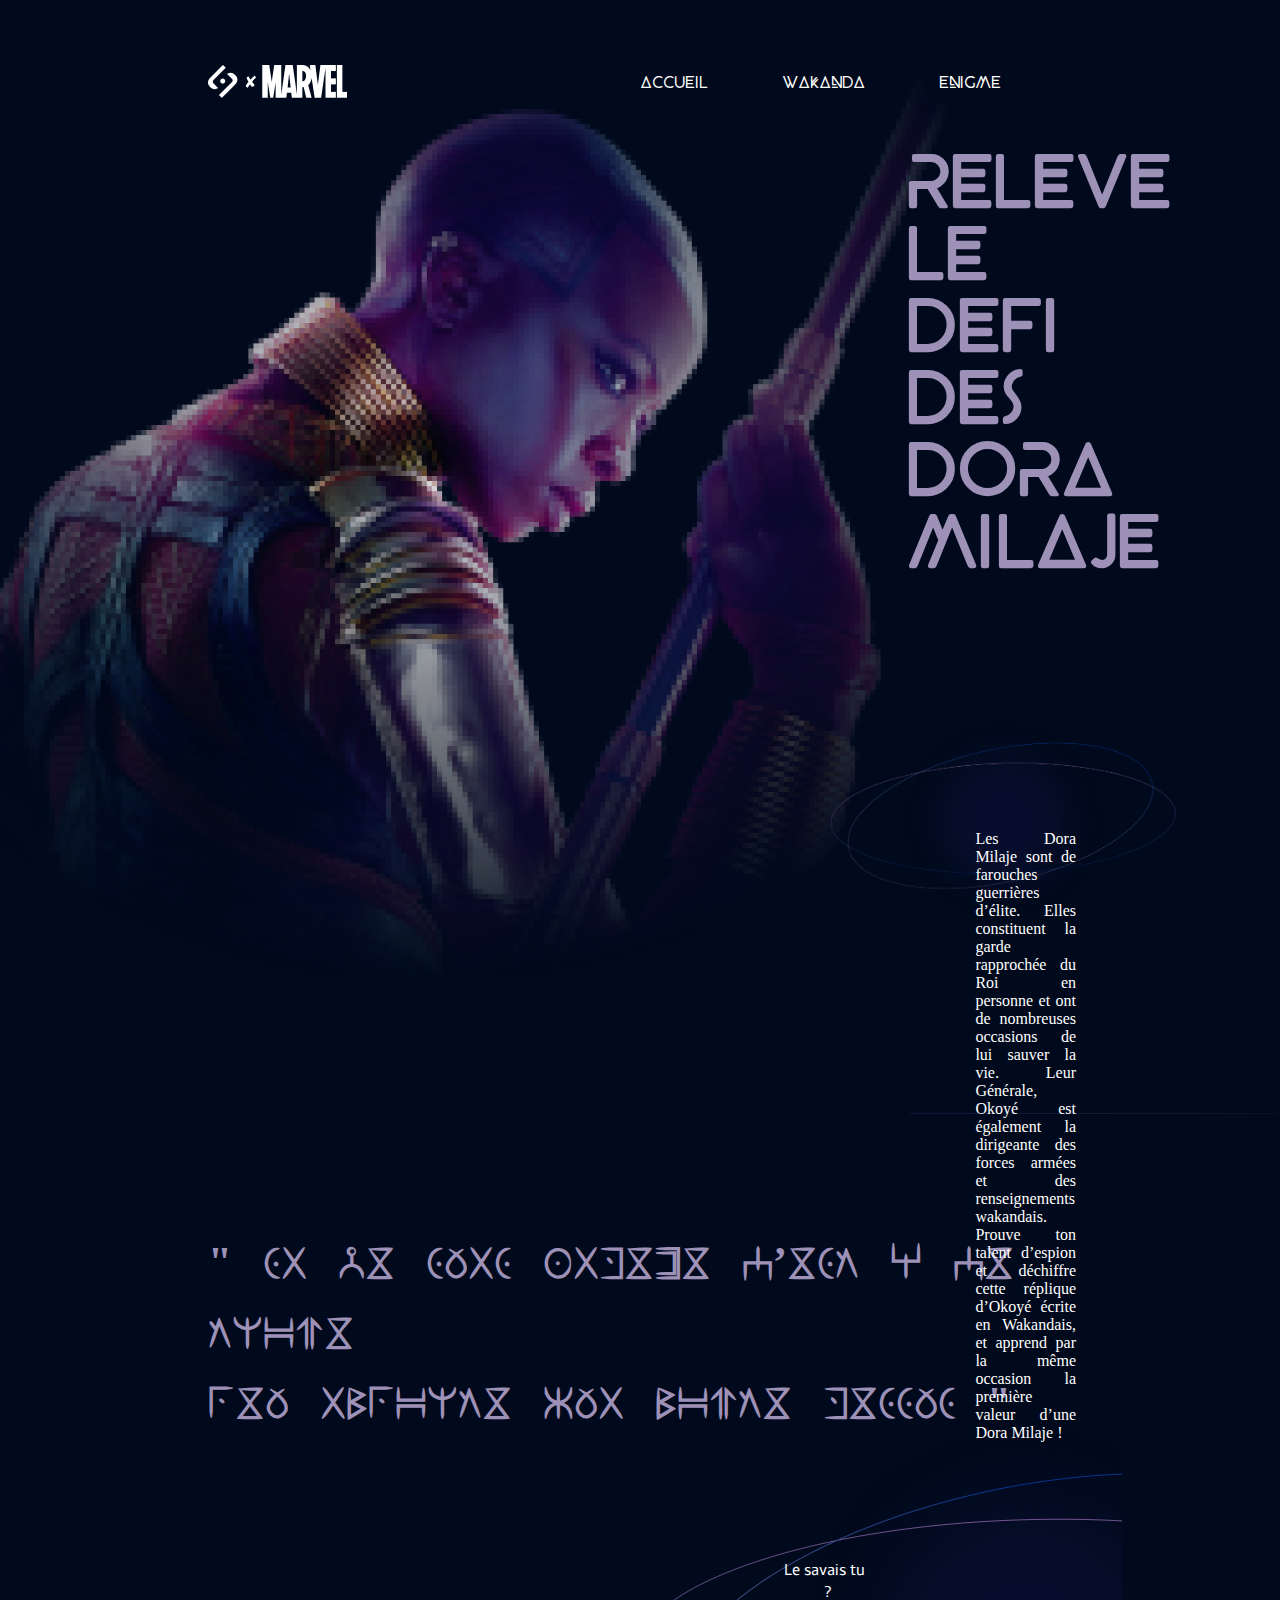
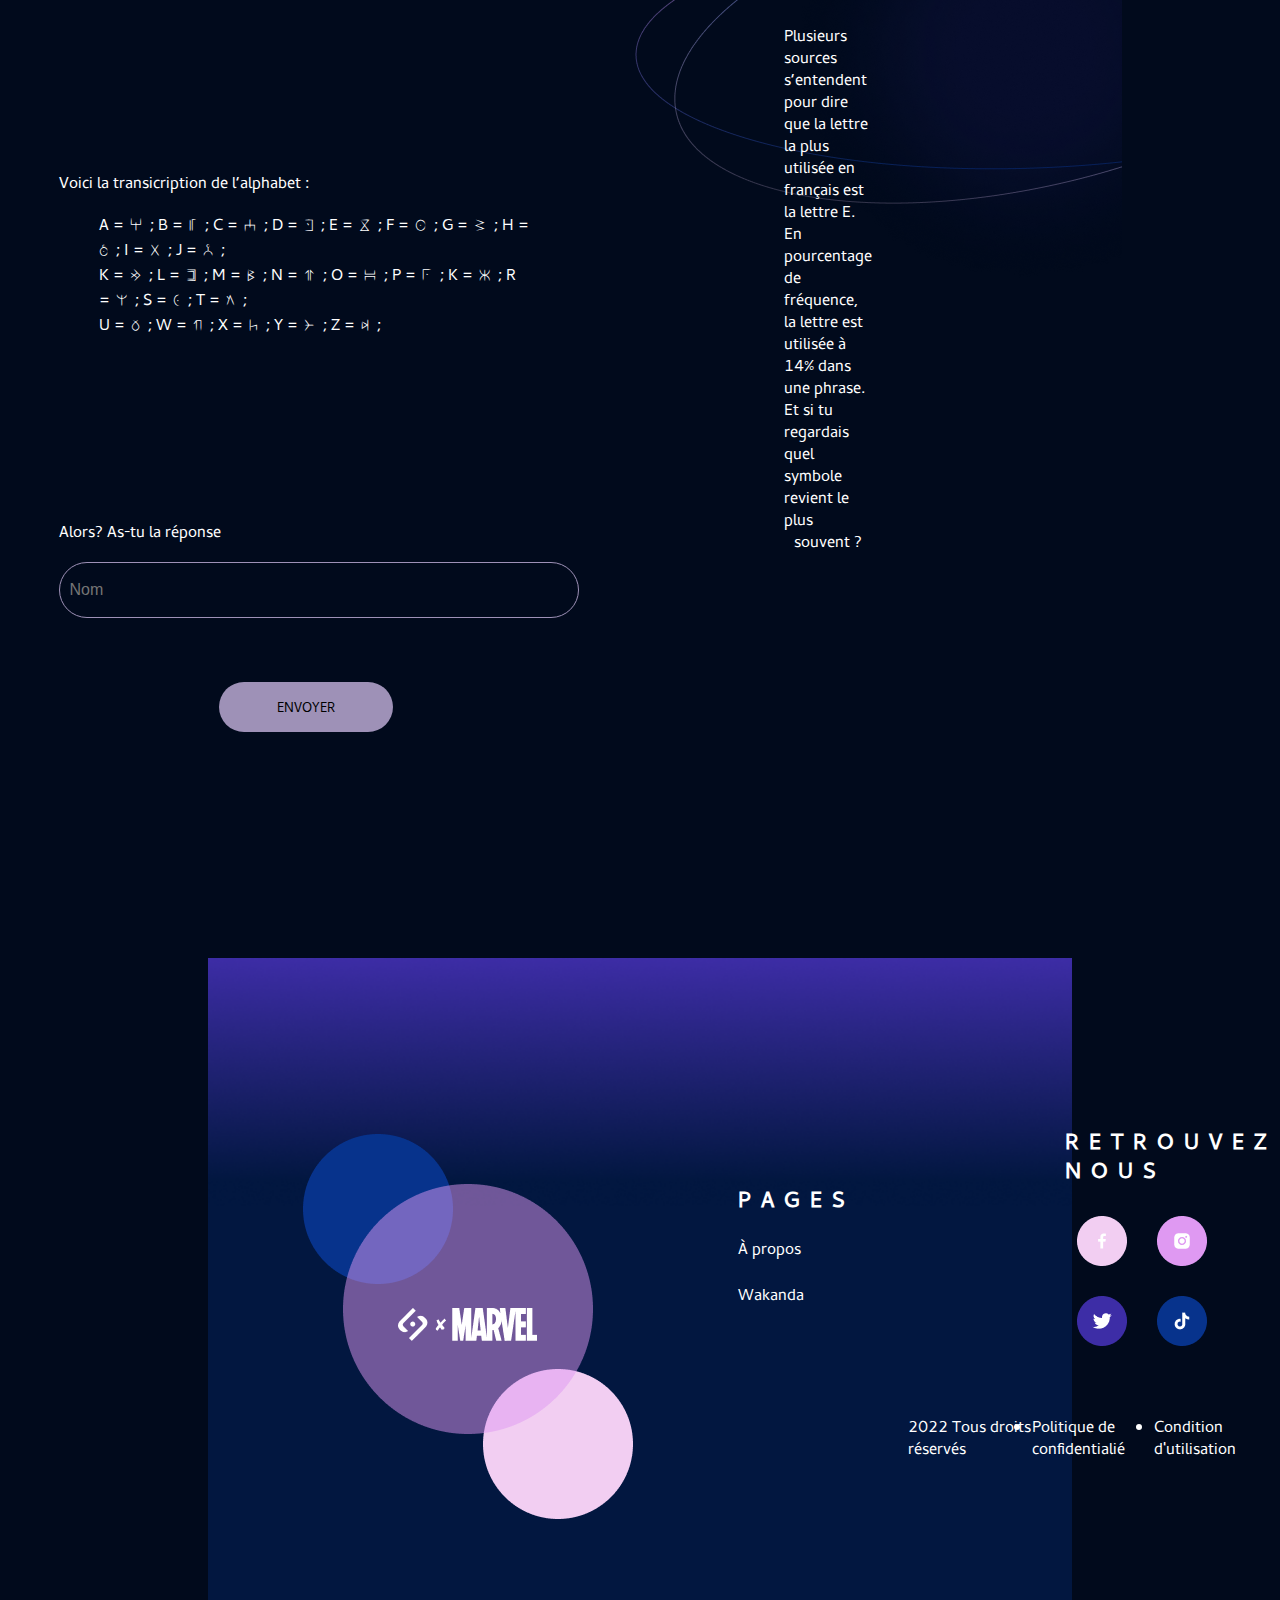
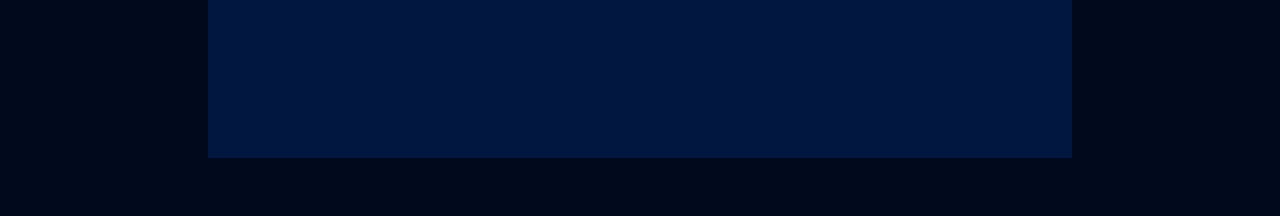
==== commit da70b9b8: "animations et fonctionnalités" ====
--- a/enigme.html
+++ b/enigme.html
@@ -9,7 +9,7 @@
 <body>
     <header>
         <nav class="container">
-            <a href="#"><img src="./assets/Illustrations/Allpages/footer2.png" alt="icon_SAYNA"></a>
+            <a class="sayna-marvel-menu" href="#"><img src="./assets/Illustrations/Allpages/footer2.png" alt="icon_SAYNA"></a>
             <ul>
                 <li><a href="#">ACCUEIL</a></li>
                 <li><a href="#">WAKANDA</a></li>
@@ -25,21 +25,24 @@
                 </div>
                 <div class="contenu-droite">
                     <div class="titre">
-                        <h2>RELEVE LE DEFI</h2>
-                        <h2>DES DORA MILAJE </h2>
+                        <h1>RELEVE LE DEFI DES DORA MILAJE </h1>
                     </div>
-                    <p  class="description-enigme">
-                        Les Dora Milaje sont de farouches guerrières d’élite. Elles constituent la garde
-                        rapprochée du Roi en personne et ont de nombreuses occasions de lui sauver la
-                        vie. Leur Générale, Okoyé est également la dirigeante des forces armées et des
-                        renseignements wakandais. <br>
-                        
-                        Prouve ton talent d’espion et déchiffre cette réplique d’Okoyé écrite en Wakandais,
-                        et apprend par la même occasion la première valeur d’une Dora Milaje !
-                    </p>
+
                     <img width="130%" src="./assets/Illustrations/Enigme/Pantherenigme3.png" alt="">
+                    <div class="contenu-droite1-haut">
+                        <p  class="description-enigme-haut">
+                            Les Dora Milaje sont de farouches guerrières d’élite. Elles constituent la garde
+                            rapprochée du Roi en personne et ont de nombreuses occasions de lui sauver la
+                            vie. Leur Générale, Okoyé est également la dirigeante des forces armées et des
+                            renseignements wakandais.
+                            <br>
+                            Prouve ton talent d’espion et déchiffre cette réplique d’Okoyé écrite en Wakandais,
+                            et apprend par la même occasion la première valeur d’une Dora Milaje !
+                        </p>
+                    </div>
                 </div>
             </div>
+
         </section>
         <section id="transcription">
             <h2 class="titre-transcription"> " SI JE SUIS FIDELE C’EST A CE TRONE <br>
@@ -52,19 +55,41 @@
 
                     <div class="enigme-transcription">
                         <p class="p1">Voici la transicription de l’alphabet :  <br></p>
-                        <p class="p2">
-                            <ol>
-                                <ul>
-                                    <li></li>
-                                </ul>
-                            </ol>
-                            <ol>
-                                <ul>
-                                    <li></li>
-                                </ul>
-                            </ol>
-                        </p>
+                        <ul>
+                            <li>
+                                <span> A </span>=<span class="letter"> A </span>;
+                                <span> B </span>=<span class="letter"> B </span>;
+                                <span> C </span>=<span class="letter"> C </span>;
+                                <span> D </span>=<span class="letter"> D </span>;
+                                <span> E </span>=<span class="letter"> E </span>;
+                                <span> F </span>=<span class="letter"> F </span>;
+                                <span> G </span>=<span class="letter"> G </span>;
+                                <span> H </span>=<span class="letter"> H </span>;
+                                <span> I </span>=<span class="letter"> I </span>;
+                                <span> J </span>=<span class="letter"> J </span>;
+                            </li>
+                            <li>
+                                <span> K </span>=<span class="letter"> K </span>;
+                                <span> L </span>=<span class="letter"> L </span>;
+                                <span> M </span>=<span class="letter"> M </span>;
+                                <span> N </span>=<span class="letter"> N </span>;
+                                <span> O </span>=<span class="letter"> O </span>;
+                                <span> P </span>=<span class="letter"> P </span>;
+                                <span> K </span>=<span class="letter"> Q </span>;
+                                <span> R </span>=<span class="letter"> R </span>;
+                                <span> S </span>=<span class="letter"> S </span>;
+                                <span> T </span>=<span class="letter"> T </span>;
+                            </li>
+                            <li>
+                                <span> U </span>=<span class="letter"> U </span>;
+                                <span> W </span>=<span class="letter"> W </span>;
+                                <span> X </span>=<span class="letter"> X </span>;
+                                <span> Y </span>=<span class="letter"> Y </span>;
+                                <span> Z </span>=<span class="letter"> Z </span>;
+                            </li>
+                        </ul>
                     </div>
+
                     <div class="enigme-reponse">
                         <form action="">
                             <p>Alors? As-tu la réponse</p>
@@ -82,8 +107,8 @@
                 <div class="contenu-droite1">
                     <p class="description-enigme">Le savais tu ? <br>
                         <br>
-                        Plusieurs sources s’entendent pour dire que la lettre la plus utilisée en français est <br>
-                        la lettre E. En pourcentage de fréquence, la lettre est utilisée à 14% dans une <br>
+                        Plusieurs sources s’entendent pour dire que la lettre la plus utilisée en français est
+                        la lettre E. En pourcentage de fréquence, la lettre est utilisée à 14% dans une 
                         phrase. Et si tu regardais quel symbole revient le plus souvent ? 
                     </p>
                 </div>
@@ -94,23 +119,21 @@
     <footer>
         <div class="container">
             <div class="sayna-marvel">
-                <img src="./assets/Illustrations/Allpages/footer2.png" alt="">
+                <a href="enigme.html"><img class="sayna-marvel-background" src="./assets/Illustrations/Allpages/footer2.png" alt=""></a>
             </div>
 
             <div class="about">
                 <h3 class="footer-h3">PAGES</h3>
-                <p>À propos</p>
-                <p>Wakanda</p>
-
+                <p> <a href="">À propos</a></p>
+                <p> <a href="">Wakanda</a></p>
             </div>
             <div class="social-footer">
                 <h3 class="footer-h3">RETROUVEZ NOUS</h3>
-                <img class="social-footer-image" src="./assets/Illustrations/Allpages/footer3.png" alt="">
-                <img class="social-footer-image" src="./assets/Illustrations/Allpages/footer4.png" alt="">
-                <img class="social-footer-image" src="./assets/Illustrations/Allpages/footer5.png" alt="">
-                <img class="social-footer-image" src="./assets/Illustrations/Allpages/footer6.png" alt="">
+                <a href="https://www.marvel-cineverse.fr/pages/mcu/encyclopedie/personnages/black-panther-ii.html"> <img class="social-footer-image" src="./assets/Illustrations/Allpages/footer3.png" alt=""></a>
+                <a href="https://www.marvel-cineverse.fr/pages/mcu/encyclopedie/personnages/black-panther-ii.html"> <img class="social-footer-image" src="./assets/Illustrations/Allpages/footer4.png" alt=""></a>
+                <a href="https://www.marvel-cineverse.fr/pages/mcu/encyclopedie/personnages/black-panther-ii.html"> <img class="social-footer-image" src="./assets/Illustrations/Allpages/footer5.png" alt=""></a>
+                <a href="https://www.marvel-cineverse.fr/pages/mcu/encyclopedie/personnages/black-panther-ii.html"> <img class="social-footer-image" src="./assets/Illustrations/Allpages/footer6.png" alt=""></a>
             </div>
-
 
         </div>
         <div class="droit">
--- a/assets/css/style.css
+++ b/assets/css/style.css
@@ -46,7 +46,7 @@
 }
 /*ba sur le coté haut*/
 .left-bar1{
-    position: absolute;
+    position: fixed;
     width: 1px;
 	height: 31%;
 	top: 0;
@@ -57,7 +57,7 @@
 }
 
 .left-bar2{
-    position: absolute;
+    position: fixed;
     width: 1px;
 	height: 51%;
 	top: 0;
@@ -71,7 +71,7 @@
     display: flex;
     flex-direction: column;
     width: 25px;
-    position: absolute;
+    position: fixed;
     left: 92px;
     top: 300px;
 }
@@ -79,6 +79,9 @@
     margin-top: 25px;
 }
 /*header*/
+nav .sayna-marvel-menu :hover{
+    filter:  invert(11%) sepia(85%) saturate(5054%) hue-rotate(251deg) brightness(80%) contrast(86%);
+}
 nav {
         display:flex;
         align-items: center;
@@ -103,7 +106,7 @@
     list-style-type: none;
 }
 
-nav :hover{
+nav ul li a:hover{
     color: var(--pink-color--);
     text-decoration: underline;
 }
@@ -128,7 +131,6 @@
 #forever h2, #defi h2{
     font-family: 'beyno';
     font-size: 32px;
-    margin-top: 20px;
     color: #9E91B7;
 }
 #forever .container .part-one{
@@ -142,7 +144,8 @@
     font-family: 'cantarell';
     font-style: 'regular';
     font-size: 16px;
-    letter-spacing: 1px;
+    letter-spacing: 0.5px;
+    font-weight: normal;
 }
 .image-forever{
     float: right;
@@ -150,6 +153,10 @@
     height: auto;
     margin-left: 1px;
 }
+.voir-plus{
+    text-decoration-line: underline;
+}
+
 /*design de la partie slider-image*/
 .slider {
     display: flex;
@@ -192,11 +199,13 @@
     
 }
 .description-index{
-    width: 55%;
+    width: 54%;
     text-align: justify;
     font-size: 16px;
     color:  #ffffff;
     font-family: 'cantarell';
+    font-weight: normal;
+    font-style: "regular";
 }
 #prince, .titre{
     font-family: beyno;
@@ -304,7 +313,7 @@
 
 #contact .wrap{
     width: 1000px;
-    background-color:  rgba(255, 255, 255, 0.268);
+    background: linear-gradient(to bottom, #ffffff, rgba(255, 255, 255, 0.11));
     background-repeat: no-repeat;
     display: flex;
     justify-content:center;
@@ -351,7 +360,7 @@
     height: 56px;
     border: none;
     border:   var(--blue-night-color--) 1px solid;
-    border-radius: 30px;
+    border-radius: 38px;
     background-color: transparent;
     padding-left: 10px;
     font-size: 16px;
@@ -363,7 +372,7 @@
     height: 190px;
     border: none;
     border:   var(--blue-night-color--) 1px solid;
-    border-radius: 30px;
+    border-radius: 38px;
     background-color: transparent;
     padding-left: 10px;
     font-size: 16px;
@@ -385,9 +394,12 @@
     color: var(--blue-night-color--);
 }
 #contact .submit-box{
-    padding-left: 180px;
-    padding-right: 180px;
-    padding-bottom: 180px;
+    justify-content: center;
+    width: 174px;
+    height: 54px;
+    border-radius: 38px;
+    position: relative;
+    left: 160px;
 }
 
 #contact .submit-box input{
@@ -409,6 +421,11 @@
     font-family: 'cantarell';
 
 }
+#contact .submit-box :hover{
+    
+    background-color: aqua;
+    
+}
 /*contact enigme*/
 .enigme-reponse {
     padding-top: 100px;
@@ -433,9 +450,12 @@
     color:  white;
 }
 .enigme-submit-box{
-    padding-left: 200px;
-    padding-right: 300px;
-    padding-bottom: 180px;
+    justify-content: center;
+    width: 174px;
+    height: 54px;
+    border-radius: 38px;
+    position: relative;
+    left: 160px;
 }
 .enigme-reponse .enigme-submit-box input{
     width: 100%;
@@ -533,7 +553,17 @@
 #defi{
     margin-bottom: -250px;
 }
-
+#defi .titre{
+    font-size: 36px;
+    font-style: 'regular';
+    margin-bottom: 100px;
+    justify-content: center;
+    text-align: justify;
+    width: 74%;
+    padding: 0;
+    position: relative;
+    top: -380px;
+}
 #defi .enigme-image{
     width: 10%;
     position: relative;
@@ -548,41 +578,61 @@
 }    
 #defi .wrapp-box .contenu-droite{
     width: 40%;
-    position: relative;
     left: 400px;
-    top: -100px;
-}
-.description-enigme{
-    width: 120%;
-    text-align: left;
-    position: relative;
-    right: 80px;
-    top: -120px;
-    font-family: 'cantarell';
-    font-style: 'regular';
-    font-size: 16px;
-    padding: 150px;
+    top: 200px;
+    display: flex;
+    flex-direction: column;
+    position: relative;
+}
+#defi .contenu-droite1-haut{
+    margin-left: 20px;
+    margin-right: 20px;
+    padding-left: 145px;
+    padding-right: 100px;
+    padding-top: 100px;
+    padding-bottom: 100px;
+    justify-content: center;
+    text-align: justify;
+    width: 100%;
+    height: 400px;
     background-image: url(../Illustrations/Enigme/Pantherenigme2.png);
     background-repeat: no-repeat;
-    background-position: center;
-
-}
-#defi .titre{
-    text-align: justify;
-    font-size: 36px;
+    background-size: contain;
+    position: relative;
+    top: -400px;
+    right: 100px;
+    bottom: 80px;
+}
+#defi .contenu-droite1-haut p{
+    font-size: 16px;
+}
+.description-enigme{
+    width: 100%;
+    text-align: left;
+    position: relative;
+    right: 80px;
+    font-family: 'cantarell';
     font-style: 'regular';
-    margin-bottom: 100px;
-    letter-spacing: 5px;
-}
+    font-size: 16px;
+    padding-top: 150px;
+    padding-bottom: 150px;
+    padding-right:250px;
+    padding-left: 150px;
+    background-image: url(../Illustrations/Enigme/Pantherenigme2.png);
+    background-repeat: no-repeat;
+}
+
+defi.titre
+
 /*section  transcription*/
 #transcription {
     width: 100%;
     height: 1000px;
     padding-top: 10px;
+    margin-left: 80px;
 }
     
 #transcription .titre-transcription{
-    padding-bottom: 100px;
     font-family: 'wakanda forever';
     font-style: 'regular';
     font-size: 43px;
@@ -606,18 +656,29 @@
     padding-right: 50px;
     padding-bottom: 50px;
     font-family: 'cantarell';
+    width: 100%;
+
 }
 #transcription .contenu-gauche .enigme-transcription .p1{
-    font-family: 'wakanda forever';
     padding-top: 100px;
     margin-bottom: 20px;
 }
+#transcription .contenu-gauche .enigme-transcription .letter{
+    font-family: 'wakanda forever';
+    line-height: 25px;
+    letter-spacing: 2px;
+}
+
+
 #transcription .contenu-droite1{
     margin-left: 20px;
     margin-right: 20px;
-    padding-left: 60px;
+    padding-left: 15px;
     text-align-last: center;
-    width: 90%;
+    width: 100%;
+    background-size: contain;
+    position: relative;
+    bottom: 80px;
 }
 #transcription .contenu-gauche .titre-transcription{
     padding-bottom: 10px;
@@ -672,13 +733,26 @@
     position: relative;
     bottom: -100px;
 }
+footer .sayna-marvel:hover{
+    cursor: pointer;
+    transform: scale(1.1);
+}
 footer .about{
     padding-top: 60px;
     margin-right: 100px;
     height: 250px;
     padding-left: 60px;
 }
-
+footer .about p a{
+    text-decoration: none;
+    color: #ffffff;
+    font-family: 'cantarell';
+}
+footer .about p a:hover{
+    cursor: pointer;
+    text-decoration: underline;
+    color: #ffffff;
+}
 footer .social-footer{
     margin-left: 100px;
     padding-top: 25px;
@@ -691,7 +765,10 @@
     letter-spacing: 28%;
     justify-content: space-evenly;
 }
-
+footer .social-footer-image:hover{
+    cursor: pointer;
+    transform: scale(1.1);
+}
 footer .droit{
     display: flex;
     position: relative;
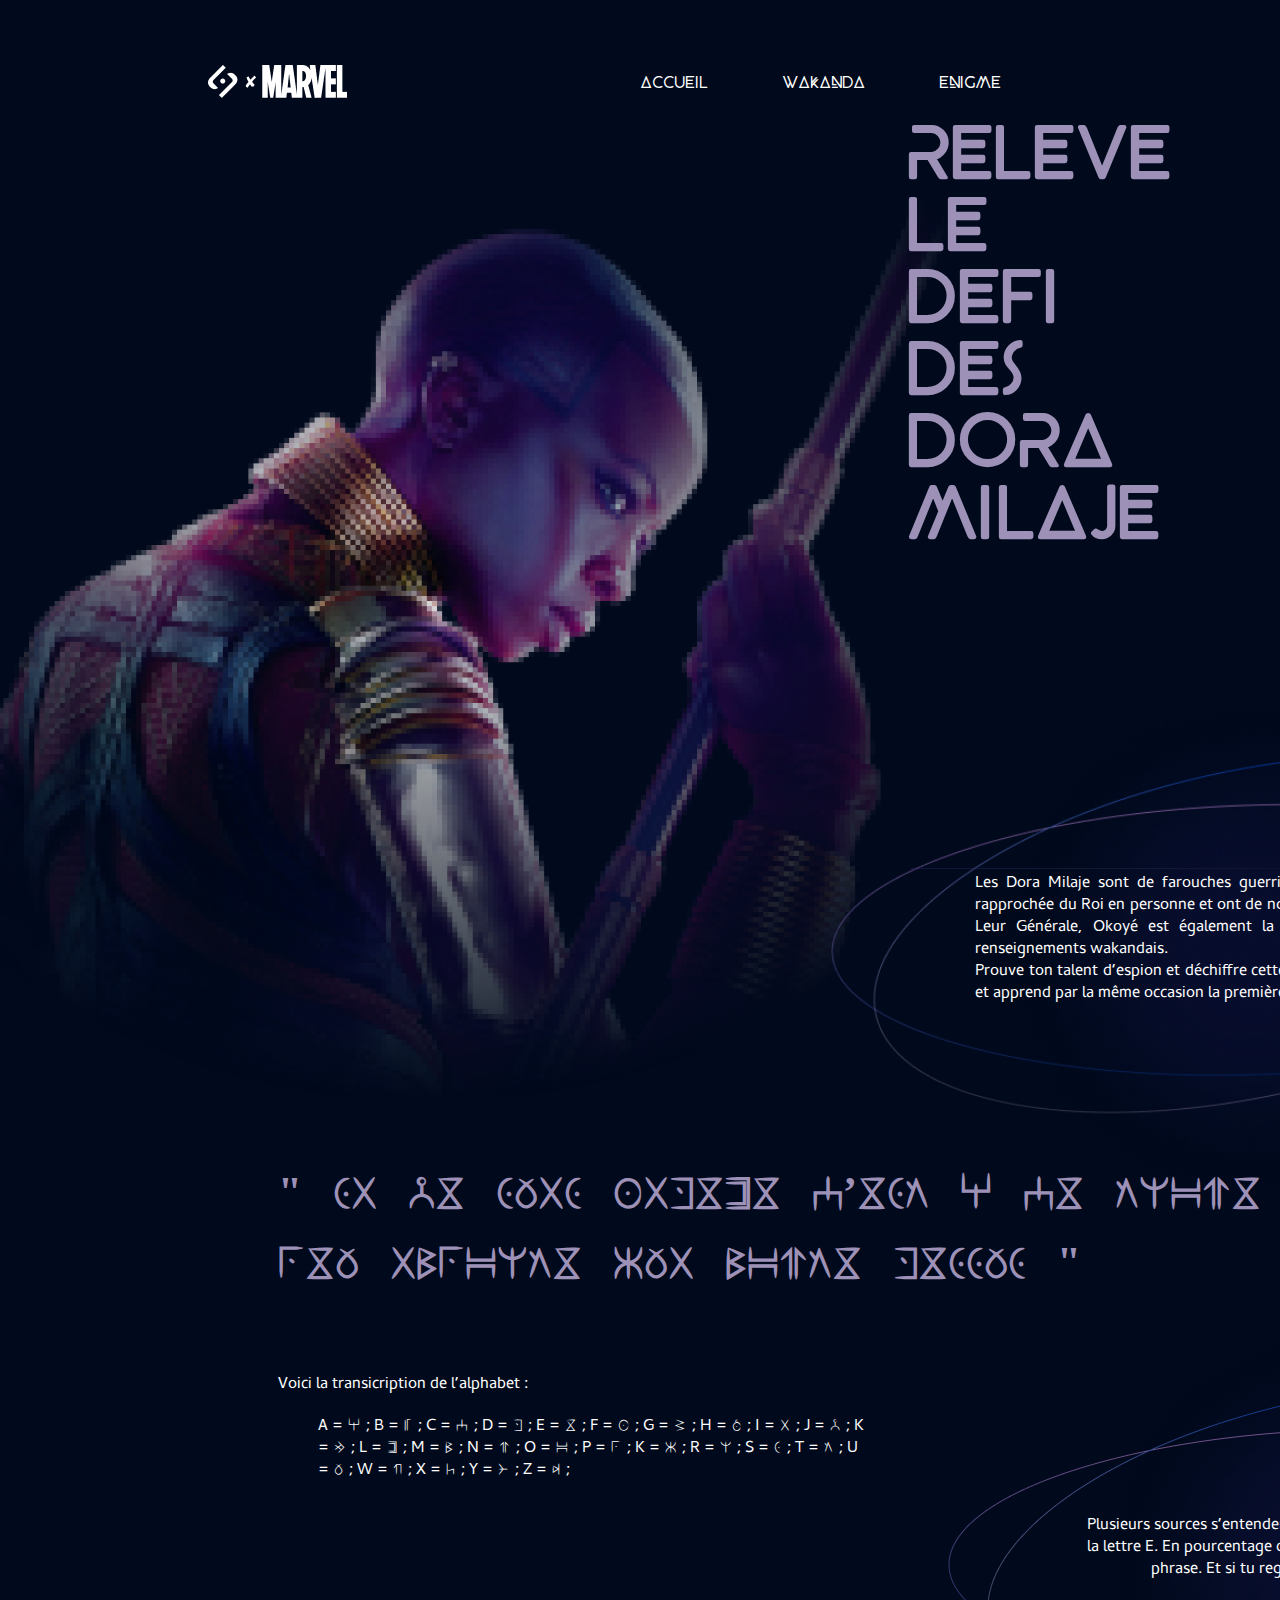
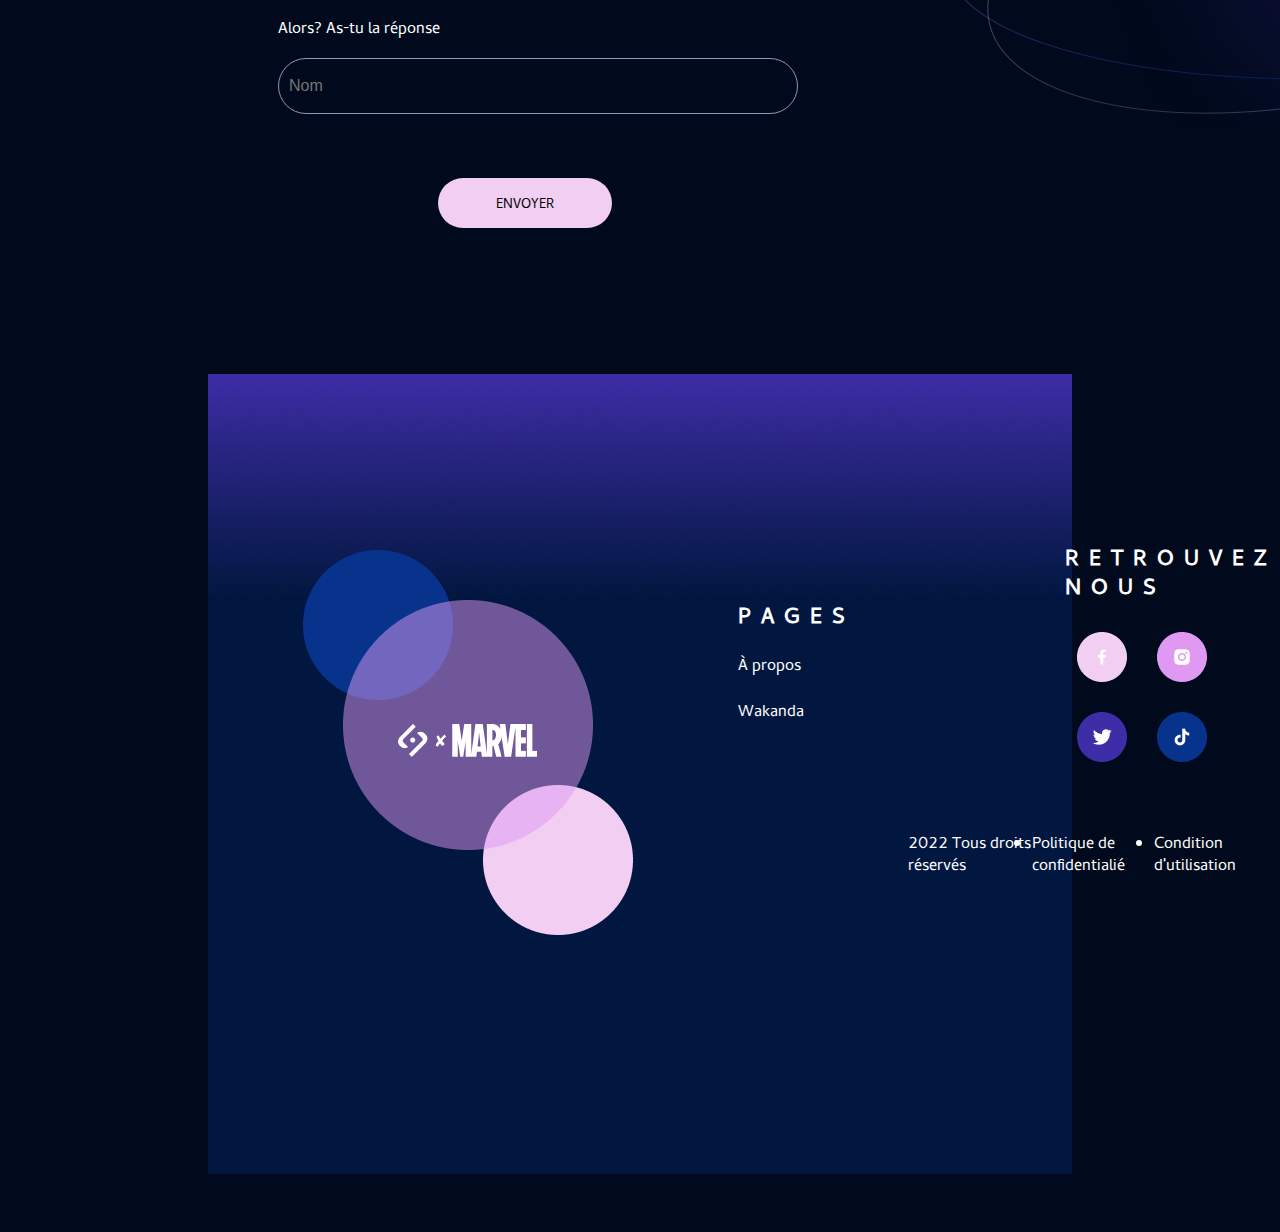
==== commit c485c543: "ajustement" ====
--- a/enigme.html
+++ b/enigme.html
@@ -11,9 +11,9 @@
         <nav class="container">
             <a class="sayna-marvel-menu" href="#"><img src="./assets/Illustrations/Allpages/footer2.png" alt="icon_SAYNA"></a>
             <ul>
-                <li><a href="#">ACCUEIL</a></li>
-                <li><a href="#">WAKANDA</a></li>
-                <li><a href="#">ENIGME</a></li>
+                <li><a target="blank" href="./index.html">ACCUEIL</a></li>
+                <li><a target="blank" href="./wakanda.html">WAKANDA</a></li>
+                <li><a target="blank" href="./enigme.html">ENIGME</a></li>
             </ul>
         </nav>
     </header>
@@ -28,7 +28,6 @@
                         <h1>RELEVE LE DEFI DES DORA MILAJE </h1>
                     </div>
 
-                    <img width="130%" src="./assets/Illustrations/Enigme/Pantherenigme3.png" alt="">
                     <div class="contenu-droite1-haut">
                         <p  class="description-enigme-haut">
                             Les Dora Milaje sont de farouches guerrières d’élite. Elles constituent la garde
@@ -40,6 +39,10 @@
                             et apprend par la même occasion la première valeur d’une Dora Milaje !
                         </p>
                     </div>
+                    <div class="ligne">
+                        <img width="130%" src="./assets/Illustrations/Enigme/Pantherenigme3.png" alt="">
+                    </div>
+
                 </div>
             </div>
 
@@ -54,40 +57,38 @@
                 <div class="contenu-gauche"`>
 
                     <div class="enigme-transcription">
-                        <p class="p1">Voici la transicription de l’alphabet :  <br></p>
-                        <ul>
-                            <li>
-                                <span> A </span>=<span class="letter"> A </span>;
-                                <span> B </span>=<span class="letter"> B </span>;
-                                <span> C </span>=<span class="letter"> C </span>;
-                                <span> D </span>=<span class="letter"> D </span>;
-                                <span> E </span>=<span class="letter"> E </span>;
-                                <span> F </span>=<span class="letter"> F </span>;
-                                <span> G </span>=<span class="letter"> G </span>;
-                                <span> H </span>=<span class="letter"> H </span>;
-                                <span> I </span>=<span class="letter"> I </span>;
-                                <span> J </span>=<span class="letter"> J </span>;
-                            </li>
-                            <li>
-                                <span> K </span>=<span class="letter"> K </span>;
-                                <span> L </span>=<span class="letter"> L </span>;
-                                <span> M </span>=<span class="letter"> M </span>;
-                                <span> N </span>=<span class="letter"> N </span>;
-                                <span> O </span>=<span class="letter"> O </span>;
-                                <span> P </span>=<span class="letter"> P </span>;
-                                <span> K </span>=<span class="letter"> Q </span>;
-                                <span> R </span>=<span class="letter"> R </span>;
-                                <span> S </span>=<span class="letter"> S </span>;
-                                <span> T </span>=<span class="letter"> T </span>;
-                            </li>
-                            <li>
-                                <span> U </span>=<span class="letter"> U </span>;
-                                <span> W </span>=<span class="letter"> W </span>;
-                                <span> X </span>=<span class="letter"> X </span>;
-                                <span> Y </span>=<span class="letter"> Y </span>;
-                                <span> Z </span>=<span class="letter"> Z </span>;
-                            </li>
-                        </ul>
+                        <p class="p1">Voici la transicription de l’alphabet : </p>
+                        <p class="p2">
+                            <ul>
+                                <li>
+                                    <span> A </span>=<span class="letter"> A </span>;
+                                    <span> B </span>=<span class="letter"> B </span>;
+                                    <span> C </span>=<span class="letter"> C </span>;
+                                    <span> D </span>=<span class="letter"> D </span>;
+                                    <span> E </span>=<span class="letter"> E </span>;
+                                    <span> F </span>=<span class="letter"> F </span>;
+                                    <span> G </span>=<span class="letter"> G </span>;
+                                    <span> H </span>=<span class="letter"> H </span>;
+                                    <span> I </span>=<span class="letter"> I </span>;
+                                    <span> J </span>=<span class="letter"> J </span>;
+                                    <span> K </span>=<span class="letter"> K </span>;
+                                    <span> L </span>=<span class="letter"> L </span>;
+                                    <span> M </span>=<span class="letter"> M </span>;
+                                    <span> N </span>=<span class="letter"> N </span>;
+                                    <span> O </span>=<span class="letter"> O </span>;
+                                    <span> P </span>=<span class="letter"> P </span>;
+                                    <span> K </span>=<span class="letter"> Q </span>;
+                                    <span> R </span>=<span class="letter"> R </span>;
+                                    <span> S </span>=<span class="letter"> S </span>;
+                                    <span> T </span>=<span class="letter"> T </span>;
+                                    <span> U </span>=<span class="letter"> U </span>;
+                                    <span> W </span>=<span class="letter"> W </span>;
+                                    <span> X </span>=<span class="letter"> X </span>;
+                                    <span> Y </span>=<span class="letter"> Y </span>;
+                                    <span> Z </span>=<span class="letter"> Z </span>;
+                                </li>
+                            </ul>
+                        </p>
                     </div>
 
                     <div class="enigme-reponse">
@@ -125,7 +126,7 @@
             <div class="about">
                 <h3 class="footer-h3">PAGES</h3>
                 <p> <a href="">À propos</a></p>
-                <p> <a href="">Wakanda</a></p>
+                <p> <a href="./wakanda.html" target="blank">Wakanda</a></p>
             </div>
             <div class="social-footer">
                 <h3 class="footer-h3">RETROUVEZ NOUS</h3>
--- a/assets/css/style.css
+++ b/assets/css/style.css
@@ -21,6 +21,21 @@
     --blue-night-color--: #021740;
     --grey-color--: #9E91B7;
     --pink-color--: #DF99F2;
+}
+/*fade in des elements*/
+.titre, .droit, .description, h1, h2, h3, p{
+    animation: fadeinleft 6s;
+}
+@keyframes fadeinleft {
+    0%{
+        opacity: 0;
+        transform: translateX(-50px);
+    }
+    
+    100%{
+        opacity: 1;
+        transform: translateX(0);
+    }
 }
 
 *{
@@ -75,6 +90,9 @@
     left: 92px;
     top: 300px;
 }
+.haut-scroll a :hover{
+    filter: brightness(0) saturate(100%) invert(100%) sepia(100%) saturate(0%) hue-rotate(24deg) brightness(102%) contrast(102%);
+}
 .scroll-social{
     margin-top: 25px;
 }
@@ -160,7 +178,7 @@
 /*design de la partie slider-image*/
 .slider {
     display: flex;
-    width: 100%;
+    width: 1850px;
     height: 100%;
     margin-top: 200px;
     margin-left: -50px;
@@ -178,7 +196,7 @@
 
 .slider-image-2{
     padding-top: 0px;
-    width: 100%;
+    width: 990px;
     height: 100%;
 }
 
@@ -198,6 +216,7 @@
     color: #9E91B7;
     
 }
+
 .description-index{
     width: 54%;
     text-align: justify;
@@ -405,7 +424,7 @@
 #contact .submit-box input{
     width: 100%;
     height: 50px;
-    background-color: #ffffff;
+    background-color: #F2CEF2;
     border: none;
     outline: none;
     padding-top: 10px;
@@ -421,9 +440,10 @@
     font-family: 'cantarell';
 
 }
-#contact .submit-box :hover{
-    
-    background-color: aqua;
+#contact .submit-box input:hover{
+    box-shadow: 6px 0px 20px 0px  #021740 ;
+    
+    
     
 }
 /*contact enigme*/
@@ -460,7 +480,7 @@
 .enigme-reponse .enigme-submit-box input{
     width: 100%;
     height: 50px;
-    background-color: var(--grey-color--);
+    background-color: #F2CEF2;
     border: none;
     outline: none;
     padding-top: 10px;
@@ -475,30 +495,40 @@
     cursor: pointer;
     font-family: 'cantarell';
 }
-
+.enigme-reponse .enigme-submit-box input:hover{
+    box-shadow: 6px 0px 20px 0px  #F2CEF2;
+}
 /* page wakanda*/
 /*design de la section wakanda forever*/
 #wakanda-forever{
     background-image: url(../Illustrations/Wakanda/Pantherwakanda1.png);
     background-repeat: no-repeat;
-    background-size: 100%;
     background-position: 30% 10px;
+    background-size: cover;
     height: 1000px;
-    width: 110%;
-    margin-left: -100px;
-    padding-left: 100px;
+    width: 1900px;
+    margin-left: 0px;
+    padding-left: -px50px;
     margin-bottom: -150px;
-}
-#wakanda-forever .titre{
+    position: relative;
+    left: -100px;
+    margin-top: 60px;
+}
+#wakanda-forever .wakanda-titre{
     font-family: 'beyno';
-    font-size: 32px;
+    font-size: 68px;
+    color: var(--grey-color--);
 }
 #wakanda-forever h2{
     font-family: 'wakanda forever';
+    font-size: 32px;
+    margin-top: -20px;
+    letter-spacing: 5px;
+    color: var(--grey-color--);
 }
 #wakanda-forever p{
     width: 30%;
-    text-align: left;
+    text-align: justify;
     margin-top: 50px;
     font-family: 'cantarell';
     font-size: 16px;
@@ -514,15 +544,19 @@
 #parents{
     display: flex;
     justify-content: space-around;
-    padding-top: 100px;
+    padding-top: 50px;
+    padding-left: 50px;
+    padding-right: 150px;
     background-image:url(../Illustrations/Wakanda/Pantherwakanda2.png);
     background-repeat: no-repeat;
-    background-color: #02174039;
+    background-size: cover;
+    background-position: 50px -60px;
     background-size: contain;
-    margin-top: 10px;
-    margin-right: 100px;
-    
-}
+    margin-top: 120px;
+    width: 1720px;
+    
+}
+
 #child-1{
     justify-content: space-between;
     margin-left: 10px;
@@ -536,45 +570,50 @@
     width: 100%;
 }
 .youtube{
-    background-color: #3d2da6;
     width: 100%;
     height: 280px;
-    padding-top: 50px;
-    padding-left: 80px;
-    padding-top: 70px;
     margin-top: 100px;
     margin-bottom: 50px;
     color: white;
     font-family: 'cantarell';
     font-style: regular;
 }
-
+.youtube a{
+    color: #ffffff;
+    font-family: 'cantarell';
+    text-decoration: none;
+}
 /*design de la section enigme*/
 #defi{
-    margin-bottom: -250px;
+    margin-top: 20px;
+    margin-bottom: -350px;
 }
 #defi .titre{
     font-size: 36px;
     font-style: 'regular';
-    margin-bottom: 100px;
     justify-content: center;
     text-align: justify;
     width: 74%;
     padding: 0;
-    position: relative;
-    top: -380px;
+    padding-bottom: 100px;
+    position: relative;
+    bottom: 380px;
 }
 #defi .enigme-image{
     width: 10%;
     position: relative;
     right: 600px;
-    top: -350px;
+    bottom: 250px;
 }
 #defi .wrapp-box{
     display: flex;
     justify-content: center;
     align-items: center;
     text-align: justify;
+}
+#defi .ligne{
+    position: absolute;
+    top: 400px;
 }    
 #defi .wrapp-box .contenu-droite{
     width: 40%;
@@ -588,23 +627,26 @@
     margin-left: 20px;
     margin-right: 20px;
     padding-left: 145px;
-    padding-right: 100px;
-    padding-top: 100px;
+    padding-right: 120px;
+    padding-top: 170px;
     padding-bottom: 100px;
     justify-content: center;
     text-align: justify;
-    width: 100%;
-    height: 400px;
+    height: 500px;
     background-image: url(../Illustrations/Enigme/Pantherenigme2.png);
     background-repeat: no-repeat;
-    background-size: contain;
+    background-size: cover;
     position: relative;
     top: -400px;
     right: 100px;
     bottom: 80px;
+    border-left: 50px;
+    width: 850px;
 }
 #defi .contenu-droite1-haut p{
     font-size: 16px;
+    font-family: 'cantarell';
+
 }
 .description-enigme{
     width: 100%;
@@ -616,20 +658,21 @@
     font-size: 16px;
     padding-top: 150px;
     padding-bottom: 150px;
-    padding-right:250px;
-    padding-left: 150px;
+    padding-right: 100px;
+    padding-left: 140px;
     background-image: url(../Illustrations/Enigme/Pantherenigme2.png);
     background-repeat: no-repeat;
 }
 
-defi.titre
-
 /*section  transcription*/
 #transcription {
     width: 100%;
-    height: 1000px;
+    height: 100%;
     padding-top: 10px;
-    margin-left: 80px;
+    padding-left: 70px;
+    width: 1750px;
+    padding-bottom: 50px;
+
 }
     
 #transcription .titre-transcription{
@@ -652,33 +695,33 @@
     padding-right: 50px;
 }
 #transcription .contenu-gauche .enigme-transcription{
-    padding-top: 50px;
     padding-right: 50px;
-    padding-bottom: 50px;
-    font-family: 'cantarell';
-    width: 100%;
+    padding-bottom: 5px;
+    font-family: 'cantarell';
+    width: 91%;
+    text-align: left;
 
 }
 #transcription .contenu-gauche .enigme-transcription .p1{
-    padding-top: 100px;
+    padding-top: 10px;
     margin-bottom: 20px;
 }
 #transcription .contenu-gauche .enigme-transcription .letter{
     font-family: 'wakanda forever';
-    line-height: 25px;
-    letter-spacing: 2px;
+    letter-spacing: 1px;
 }
 
 
 #transcription .contenu-droite1{
     margin-left: 20px;
     margin-right: 20px;
-    padding-left: 15px;
+    padding-left: 25px;
     text-align-last: center;
     width: 100%;
-    background-size: contain;
     position: relative;
     bottom: 80px;
+    right: 100px;
+    bottom: 30px;
 }
 #transcription .contenu-gauche .titre-transcription{
     padding-bottom: 10px;
@@ -688,7 +731,7 @@
 
 /*design de la partie footer*/
 footer{
-    margin-top: 160px;
+    margin-top: 150px;
     width: 100%;
     height: 800px;
     background-image: url(../Illustrations/Allpages/back_footer.png);
